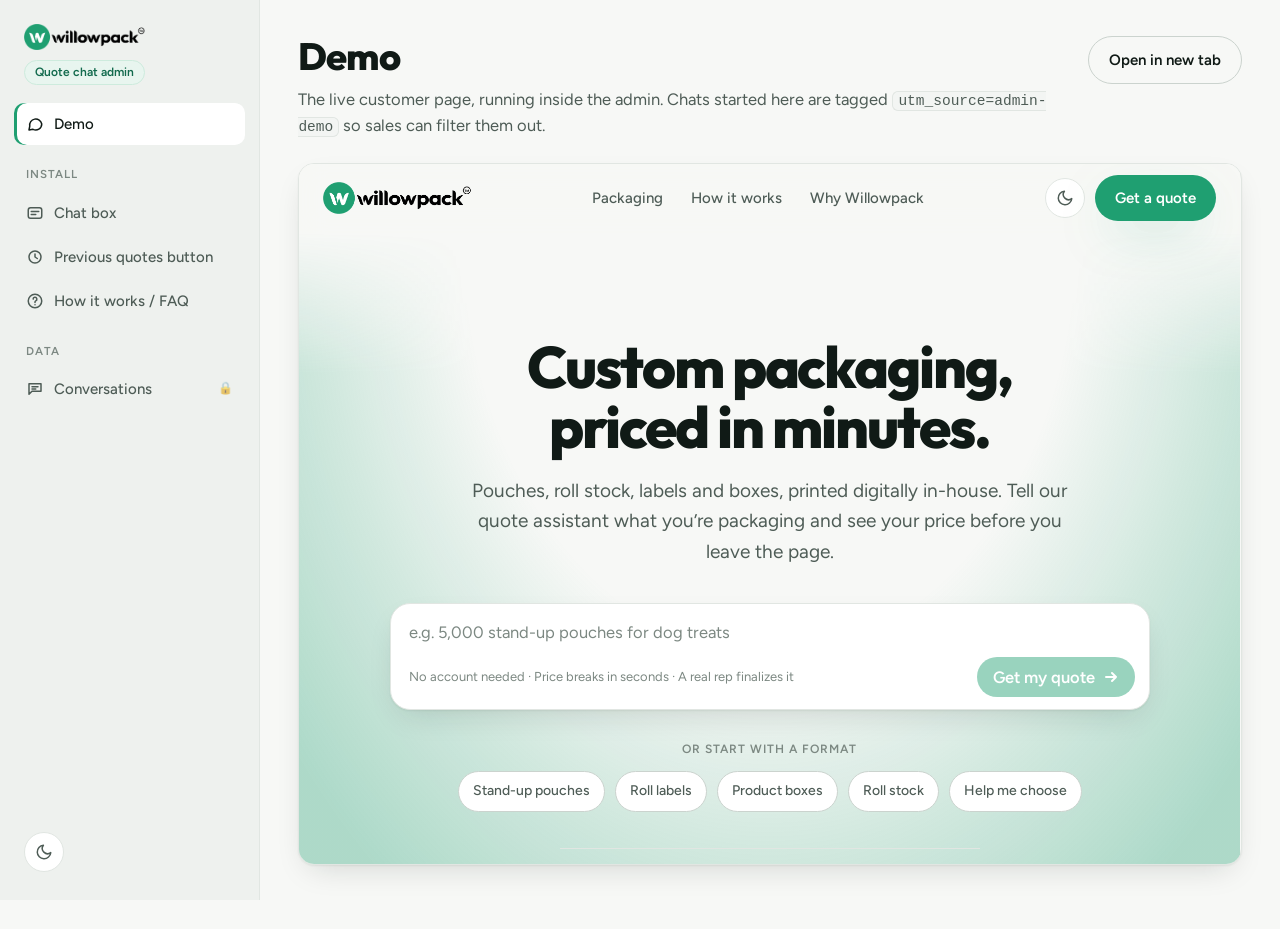
==== admin.html @ 57305f18 "Resume links can ask to book a call: ?resume=<id>&ask=book The saved chat loads, then the book-a-cal" ====
<!DOCTYPE html>
<html lang="en">
<head>
<meta charset="utf-8">
<meta name="viewport" content="width=device-width, initial-scale=1, viewport-fit=cover">
<meta name="robots" content="noindex">
<title>Quote Chat Admin | Willowpack</title>
<link rel="icon" href="/assets/mark.png">
<script>
/* Theme before paint: same key as the home page */
(function(){var t;try{t=localStorage.getItem('wp_theme')}catch(e){}
if(t!=='light'&&t!=='dark'){t=window.matchMedia&&matchMedia('(prefers-color-scheme: dark)').matches?'dark':'light'}
document.documentElement.setAttribute('data-theme',t)})();
</script>
<link rel="preconnect" href="https://fonts.googleapis.com">
<link rel="preconnect" href="https://fonts.gstatic.com" crossorigin>
<link href="https://fonts.googleapis.com/css2?family=Outfit:wght@500;600;700;800&family=Figtree:wght@400;500;600&display=swap" rel="stylesheet">
<link rel="stylesheet" href="/assets/wp-chat.css">
<link rel="stylesheet" href="/assets/admin.css">
</head>
<body>
<div class="shell">
  <header class="topbar">
    <button class="icon-btn" id="menuBtn" type="button" aria-label="Open menu" aria-controls="side" aria-expanded="false">
      <svg viewBox="0 0 24 24" fill="none" stroke="currentColor" stroke-width="2" stroke-linecap="round"><path d="M4 7h16M4 12h16M4 17h16"/></svg>
    </button>
    <img class="logo logo-light" src="/assets/logo.png" width="111" height="24" alt="Willowpack">
    <img class="logo logo-dark" src="/assets/logo-white.png" width="111" height="24" alt="Willowpack">
    <span class="spacer"></span>
    <span class="crumb" id="crumb">Demo</span>
  </header>

  <aside class="side" id="side" aria-label="Admin navigation">
    <div class="side-head">
      <img class="logo logo-light" src="/assets/logo.png" width="120" height="26" alt="Willowpack">
      <img class="logo logo-dark" src="/assets/logo-white.png" width="120" height="26" alt="Willowpack">
      <span class="badge">Quote chat admin</span>
    </div>
    <nav class="side-nav">
      <a href="#demo" data-tab="demo"><svg viewBox="0 0 24 24" fill="none" stroke="currentColor" stroke-width="2" stroke-linecap="round" stroke-linejoin="round"><path d="M21 12a8 8 0 0 1-11.6 7.1L4 20l1-5A8 8 0 1 1 21 12z"/></svg>Demo</a>
      <p class="side-group">Install</p>
      <a href="#chat-box" data-tab="chat-box"><svg viewBox="0 0 24 24" fill="none" stroke="currentColor" stroke-width="2" stroke-linecap="round" stroke-linejoin="round"><rect x="3" y="5" width="18" height="14" rx="3"/><path d="M7 10h10M7 14h6"/></svg>Chat box</a>
      <a href="#quotes-button" data-tab="quotes-button"><svg viewBox="0 0 24 24" fill="none" stroke="currentColor" stroke-width="2" stroke-linecap="round" stroke-linejoin="round"><circle cx="12" cy="12" r="8"/><path d="M12 8v4l3 2"/></svg>Previous quotes button</a>
      <a href="#faq" data-tab="faq"><svg viewBox="0 0 24 24" fill="none" stroke="currentColor" stroke-width="2" stroke-linecap="round" stroke-linejoin="round"><circle cx="12" cy="12" r="9"/><path d="M9.5 9.5a2.5 2.5 0 1 1 3.5 2.3c-.6.3-1 .9-1 1.6v.6M12 17h.01"/></svg>How it works / FAQ</a>
      <p class="side-group">Data</p>
      <a href="#conversations" data-tab="conversations"><svg viewBox="0 0 24 24" fill="none" stroke="currentColor" stroke-width="2" stroke-linecap="round" stroke-linejoin="round"><path d="M4 5h16v10H8l-4 4z"/><path d="M8 9h8M8 12h5"/></svg>Conversations<span class="lock" title="Google sign-in required">🔒</span></a>
    </nav>
    <div class="side-foot">
      <button class="icon-btn" id="themeBtn" type="button" aria-label="Switch colour theme">
        <svg class="moon" viewBox="0 0 24 24" fill="none" stroke="currentColor" stroke-width="2" stroke-linecap="round" stroke-linejoin="round"><path d="M21 12.8A9 9 0 1 1 11.2 3a7 7 0 0 0 9.8 9.8z"/></svg>
        <svg class="sun" viewBox="0 0 24 24" fill="none" stroke="currentColor" stroke-width="2" stroke-linecap="round"><circle cx="12" cy="12" r="4"/><path d="M12 2v2M12 20v2M4.9 4.9l1.4 1.4M17.7 17.7l1.4 1.4M2 12h2M20 12h2M4.9 19.1l1.4-1.4M17.7 6.3l1.4-1.4"/></svg>
      </button>
      <span class="who-am-i" id="whoami"></span>
    </div>
  </aside>
  <div class="scrim" id="scrim"></div>

  <main class="main">
    <!-- ================= Demo ================= -->
    <section class="tab" id="tab-demo" data-title="Demo">
      <div class="demo-head">
        <div><h1>Demo</h1><p class="sub">The live customer page, running inside the admin. Chats started here are tagged <code>utm_source=admin-demo</code> so sales can filter them out.</p></div>
        <a class="btn btn-ghost" href="/" target="_blank" rel="noopener">Open in new tab</a>
      </div>
      <div class="demo-frame"><iframe id="demoFrame" title="Willowpack quote chat demo" data-src="/?utm_source=admin-demo&amp;utm_medium=admin&amp;utm_campaign=admin-demo"></iframe></div>
    </section>

    <!-- ================= Chat box builder ================= -->
    <section class="tab" id="tab-chat-box" data-title="Install · Chat box" hidden>
      <h1>Chat box</h1>
      <p class="sub">An inline quote box for any landing page. Visitors type or tap a format and the full chat opens on top of your page. Your headline stays yours: the box has no greeting.</p>
      <div class="builder">
        <form class="panel controls" id="cbForm" autocomplete="off">
          <h2>Settings</h2>
          <div class="field"><span class="lbl">Theme</span>
            <div class="seg" role="radiogroup" aria-label="Theme">
              <label><input type="radio" name="theme" value="light">Light</label><label><input type="radio" name="theme" value="dark" checked>Dark</label><label><input type="radio" name="theme" value="auto">Auto</label>
            </div>
            <small>Auto follows the visitor’s device setting.</small>
          </div>
          <div class="field"><label class="lbl" for="cbAccentHex">Accent colour</label>
            <div class="color"><input type="color" id="cbAccent" value="#1f9f71" aria-label="Pick accent colour"><input type="text" id="cbAccentHex" value="#1F9F71" maxlength="7" spellcheck="false"><button class="link" type="button" data-reset-accent>Reset</button></div>
          </div>
          <div class="field"><label class="lbl" for="cbCampaign">Campaign tag</label>
            <input type="text" id="cbCampaign" placeholder="spring-pouch-promo" maxlength="80" spellcheck="false">
            <small id="cbCampaignHelp">Goes to Salesforce as <b>UTM Campaign</b>. Lowercase letters, numbers and hyphens. A <code>utm_campaign</code> in the page URL wins over this.</small>
          </div>
          <details class="field more" id="cbFormatsBox" open>
            <summary>Format buttons <span class="count" id="cbFormatsCount"></span></summary>
            <small>Toggle on/off, rename, and drag to reorder (or use the arrows).</small>
            <ul class="fmt-list" id="cbFormats"></ul>
            <button class="btn btn-ghost add-btn" type="button" id="cbAddCustom">+ Add your own button</button>
            <small>Your own buttons send the message you write, as if the visitor had typed it.</small>
          </details>
          <details class="field more">
            <summary>Text &amp; style</summary>
            <label class="lbl" for="cbPlaceholder">Input placeholder</label><input type="text" id="cbPlaceholder" placeholder="e.g. 10,000 roll labels for our new SKU">
            <label class="lbl" for="cbButton">Button text</label><input type="text" id="cbButton" placeholder="Get my quote">
            <label class="lbl" for="cbHint">Reassurance line</label><input type="text" id="cbHint" placeholder="No account needed · Price breaks in seconds · A real rep finalizes it">
            <label class="check"><input type="checkbox" id="cbHintOff">Hide the reassurance line</label>
            <label class="lbl" for="cbFormatsLabel">Label above format buttons</label><input type="text" id="cbFormatsLabel" placeholder="Or start with a format">
            <label class="check"><input type="checkbox" id="cbFormatsLabelOff">Hide this label</label>
            <label class="lbl" for="cbRadius">Corner radius <output id="cbRadiusOut">20px</output></label><input type="range" id="cbRadius" min="0" max="32" value="20">
            <label class="lbl" for="cbWidth">Max width <output id="cbWidthOut">760px</output></label><input type="range" id="cbWidth" min="320" max="1100" step="10" value="760">
            <label class="check"><input type="checkbox" id="cbFontInherit">Use the landing page’s font instead of Figtree</label>
          </details>
        </form>

        <div class="right">
          <div class="panel">
            <div class="panel-head"><h2>Live preview</h2><span class="pill-note">Exactly what visitors see · click it to open the real overlay</span></div>
            <div class="mock" id="cbMock" data-t="dark">
              <div class="mock-bar"><i></i><i></i><i></i><span>your-landing-page.com</span></div>
              <div class="mock-page">
                <div id="cbPreview"></div>
              </div>
            </div>
          </div>
          <div class="panel">
            <div class="panel-head"><h2>Your code</h2>
              <div class="seg small" role="tablist"><button type="button" class="on" data-snip="full">Box + script</button><button type="button" data-snip="div">Box only</button><button type="button" data-snip="script">Script only</button></div>
            </div>
            <pre class="code" id="cbCode"></pre>
            <div class="code-actions"><button class="btn btn-primary" type="button" data-copy="cbCode">Copy code</button><span class="copied" aria-live="polite"></span></div>
            <p class="small-note">Add the script once per page, even with several boxes and buttons. It loads in the background and won’t slow the page.</p>
          </div>
          <div class="panel steps-panel" data-steps="chat"></div>
        </div>
      </div>
    </section>

    <!-- ================= Quotes button builder ================= -->
    <section class="tab" id="tab-quotes-button" data-title="Install · Previous quotes button" hidden>
      <h1>Previous quotes button</h1>
      <p class="sub">A button that opens the visitor’s saved quote chats from this browser. Picking one reopens that chat right where they left off.</p>
      <div class="builder">
        <form class="panel controls" id="qbForm" autocomplete="off">
          <h2>Settings</h2>
          <div class="field"><label class="lbl" for="qbLabel">Label</label><input type="text" id="qbLabel" value="Previous quotes" maxlength="40"></div>
          <div class="field"><span class="lbl">Style</span>
            <div class="seg" role="radiogroup" aria-label="Style"><label><input type="radio" name="variant" value="outline" checked>Outline</label><label><input type="radio" name="variant" value="filled">Filled</label></div>
          </div>
          <div class="field"><span class="lbl">Theme</span>
            <div class="seg" role="radiogroup" aria-label="Theme"><label><input type="radio" name="qtheme" value="light">Light</label><label><input type="radio" name="qtheme" value="dark" checked>Dark</label><label><input type="radio" name="qtheme" value="auto">Auto</label></div>
          </div>
          <div class="field"><label class="lbl" for="qbAccentHex">Accent colour</label>
            <div class="color"><input type="color" id="qbAccent" value="#1f9f71" aria-label="Pick accent colour"><input type="text" id="qbAccentHex" value="#1F9F71" maxlength="7" spellcheck="false"><button class="link" type="button" data-reset-accent>Reset</button></div>
          </div>
        </form>
        <div class="right">
          <div class="panel">
            <div class="panel-head"><h2>Live preview</h2><span class="pill-note">Click to open the real quotes overlay</span></div>
            <div class="mock" id="qbMock" data-t="dark">
              <div class="mock-bar"><i></i><i></i><i></i><span>your-landing-page.com</span></div>
              <div class="mock-page mock-nav"><span class="mock-brand">Your brand</span><span class="spacer"></span><div id="qbPreview"></div></div>
            </div>
          </div>
          <div class="panel">
            <div class="panel-head"><h2>Your code</h2>
              <div class="seg small" role="tablist"><button type="button" class="on" data-snip="full">Button + script</button><button type="button" data-snip="div">Button only</button><button type="button" data-snip="script">Script only</button></div>
            </div>
            <pre class="code" id="qbCode"></pre>
            <div class="code-actions"><button class="btn btn-primary" type="button" data-copy="qbCode">Copy code</button><span class="copied" aria-live="polite"></span></div>
            <p class="small-note">Already added the chat box script on this page? Paste the button only.</p>
          </div>
          <div class="panel steps-panel" data-steps="quotes"></div>
        </div>
      </div>
    </section>

    <!-- ================= FAQ ================= -->
    <section class="tab narrow" id="tab-faq" data-title="Install · How it works" hidden>
      <h1>How it works</h1>
      <p class="sub">What visitors see, what gets tracked, and what to check when something looks off.</p>
      <div class="flow">
        <div><b>1</b><h3>Inline box</h3><p>Sits in your page. Visitor types what they’re packaging or taps a format.</p></div>
        <div><b>2</b><h3>Full-screen chat</h3><p>Opens on top of the same page (no new tab). The first message is already sent.</p></div>
        <div><b>3</b><h3>Close &amp; come back</h3><p>Closing keeps the chat. A “Continue my quote” button brings it back.</p></div>
        <div><b>4</b><h3>Email links</h3><p>Quote emails link to your landing page with <code>?resume=</code>, which reopens that chat automatically.</p></div>
      </div>
      <div class="faq">
        <details open><summary>What do Active, Abandoned and Bounced mean?</summary>
          <ul>
            <li><b>Active</b>: the visitor replied in the last 2 hours.</li>
            <li><b>Accepted</b> / <b>Call booked</b>: they accepted a quote or booked a call. The Account, Contact and Opportunity are created in Salesforce.</li>
            <li><b>Abandoned</b>: no reply for 2+ hours, but we have their name, company and email. A Salesforce <b>Lead</b> is created so a rep can follow up.</li>
            <li><b>Bounced</b>: no reply for 2+ hours and no contact details. Nothing is sent to Salesforce.</li>
          </ul>
          <p>Conversations shows the Salesforce Account (with its AI tier), the Lead, and the AI chat Quotes as links once they exist. They are refreshed every 15 minutes.</p></details>
        <details><summary>What gets sent to Salesforce?</summary>
          <p>Every chat records the <b>landing page URL</b> the visitor was on (not our chat URL) plus <b>UTM Source, Medium and Campaign</b>. UTMs come from the landing page’s own URL (e.g. from your ads). If the URL has no <code>utm_campaign</code>, the box’s <b>Campaign tag</b> is used. These are saved on the first message of a chat and pushed to Salesforce with the lead.</p></details>
        <details><summary>Why can’t a customer see quotes they started on willowpack.com?</summary>
          <p>Quote history is saved in the visitor’s browser, and browsers keep it separate <b>per browser and per website</b>. A chat started on willowpack.com won’t show on an Unbounce page (and vice versa), and it won’t follow the customer to their phone. Their quote email link always works: it reopens the chat on the page where it started.</p></details>
        <details><summary>Can I put several boxes or buttons on one page?</summary>
          <p>Yes. Paste the <code>&lt;div&gt;</code> wherever you want each one and the script once. They all share one chat, so a visitor never ends up with two conversations.</p></details>
        <details><summary>Will Unbounce styles break it, or will it break my page?</summary>
          <p>No. The box is drawn in an isolated layer (Shadow DOM), so page CSS can’t reach it and its styles can’t leak out. It adds nothing to the page except <code>window.WillowpackChat</code>.</p></details>
        <details><summary>Can I open the chat from my own button?</summary>
          <p>Yes, with a tiny bit of JavaScript after the script loads:</p>
          <pre class="code">&lt;a href="#" onclick="WillowpackChat.open({ format: 'pouches' }); return false;"&gt;Quote pouches&lt;/a&gt;
&lt;a href="#" onclick="WillowpackChat.open({ q: '5,000 coffee bags' }); return false;"&gt;Price coffee bags&lt;/a&gt;
&lt;a href="#" onclick="WillowpackChat.openQuotes(); return false;"&gt;My quotes&lt;/a&gt;</pre>
          <p>Formats: <code>pouches</code>, <code>labels</code>, <code>boxes</code>, <code>rollstock</code>, <code>help</code>. Analytics can listen for <code>willowpack:session</code> and <code>willowpack:quote</code> events on <code>window</code>.</p></details>
        <details><summary>Troubleshooting</summary>
          <ul>
            <li><b>Nothing shows where the box should be:</b> check the script is added (Page Properties → Javascripts) and that you published after adding it. Unbounce’s editor doesn’t run scripts; use Preview.</li>
            <li><b>The box shows but is cut off:</b> make the Custom HTML element taller in Unbounce. The box needs about 220px of height (more on mobile when the format buttons wrap).</li>
            <li><b>Campaign isn’t in Salesforce:</b> the campaign is saved on the first message of a chat. Test in a private window so you start a fresh chat.</li>
            <li><b>Resume link opens the page but not the chat:</b> the script must be on the page the link points to.</li>
            <li><b>Still stuck?</b> Open the page with <code>?wp_debug=1</code> and check the browser console for <code>[willowpack]</code> lines.</li>
          </ul></details>
      </div>
    </section>

    <!-- ================= Conversations ================= -->
    <section class="tab wide" id="tab-conversations" data-title="Conversations" hidden>
      <div class="demo-head">
        <div><h1>Conversations</h1><p class="sub">Every AI quote chat from every source: the website, embedded landing pages, phone calls and admin demos. Stored in Supabase (<code>ai_inbound_sales_chat.chats</code>).</p></div>
        <div class="row-actions" id="cvActions" hidden><button class="btn btn-ghost" type="button" id="cvExport">Export CSV</button><button class="btn btn-ghost" type="button" id="cvSignOut">Sign out</button></div>
      </div>
      <div class="panel signin" id="cvSignin" hidden>
        <h2>Sign in to view conversations</h2>
        <p>These contain customer names, emails and transcripts, so they’re limited to Willowpack and SinaLite Google accounts, the same login as the Pricing Engine and HeartbeatOS.</p>
        <div id="gsiBtn"></div>
        <p class="err" id="cvSigninErr" role="alert"></p>
      </div>
      <div id="cvApp" hidden>
        <div class="tiles" id="cvTiles"></div>
        <form class="filters" id="cvFilters" autocomplete="off">
          <input class="search" type="search" name="q" placeholder="Search name, company, email, quote, first message…" aria-label="Search">
          <select name="outcome" aria-label="Outcome"><option value="">All outcomes</option><option value="active">Active</option><option value="accepted">Accepted</option><option value="call_booked">Call booked</option><option value="abandoned">Abandoned</option><option value="bounced">Bounced</option></select>
          <select name="channel" aria-label="Channel"><option value="">All channels</option><option value="web">Website</option><option value="embed">Embedded page</option><option value="voice">Phone</option><option value="admin-demo">Admin demo</option></select>
          <select name="tier" aria-label="Tier"><option value="">All tiers</option></select>
          <select name="campaign" aria-label="Campaign"><option value="">All campaigns</option></select>
          <select name="host" aria-label="Source site"><option value="">All sites</option></select>
          <select name="stage" aria-label="Stage"><option value="">All stages</option></select>
          <div class="dates"><label class="date">From <input type="date" name="from"></label><label class="date">To <input type="date" name="to"></label><button class="link" type="reset">Clear</button></div>
        </form>
        <div class="split">
          <div class="panel table-wrap"><table class="cv" id="cvTable"><thead><tr><th>Last activity</th><th>Customer</th><th>Outcome</th><th>Tier</th><th>Source</th><th>Campaign</th><th class="num">Quote</th></tr></thead><tbody></tbody></table>
            <div class="more-row"><span id="cvCount"></span><button class="btn btn-ghost" type="button" id="cvMore" hidden>Load more</button></div>
          </div>
          <div class="detail-scrim" id="cvScrim" hidden></div><aside class="panel detail" id="cvDetail" hidden aria-live="polite" role="dialog" aria-label="Conversation details"></aside>
        </div>
      </div>
    </section>
  </main>
</div>
<script src="/assets/admin.js"></script>
<script src="/embed.js?v=1.0.2" async></script>
</body>
</html>
---- assets/wp-chat.css ----
/* Willowpack chat surface styles. Copied from index.html (tokens, buttons, composer, chips, chat, call modal).
   Keep in sync by hand until / is moved onto this file. Accent: set --accent on :root (see wp-chat.js). */
/* ---------- Tokens ---------- */
:root{
  --green:#1F9F71; --green-600:#188460; --green-700:#126A4D; --green-50:#E8F5EF; --green-100:#CDEBDD;
  --kraft:#C9A46E; --kraft-2:#B48A52; --film:#DCE9EF;
  --bg:#F7F8F6; --bg-2:#EEF1EE; --surface:#FFFFFF; --surface-2:#F3F5F3;
  --text:#101A16; --muted:#4E5C56; --faint:#7C8882; --line:#E1E6E2; --line-2:#CBD3CE;
  --ink-on-green:#FFFFFF; --shadow:0 1px 2px rgba(16,26,22,.06),0 12px 32px -12px rgba(16,26,22,.18);
  --glow:0 18px 50px -18px rgba(31,159,113,.55);
  --radius:16px; --radius-sm:10px; --hero-glow:34%;
  color-scheme:light;
  box-sizing:border-box;
  padding-top:env(safe-area-inset-top,0px); padding-bottom:env(safe-area-inset-bottom,0px);
}
@media (prefers-color-scheme: dark){
  :root:not([data-theme="light"]){
    --bg:#0B1311; --bg-2:#0F1916; --surface:#121D1A; --surface-2:#17231F;
    --text:#E9F0EC; --muted:#A2B2AA; --faint:#73847C; --line:#1F2D28; --line-2:#2B3B35;
    --green-50:#0F2A20; --green-100:#164034; --film:#20323A;
    --shadow:0 1px 2px rgba(0,0,0,.4),0 16px 40px -16px rgba(0,0,0,.6);
    --hero-glow:24%;
    color-scheme:dark;
  }
}
:root[data-theme="dark"]{
  --bg:#0B1311; --bg-2:#0F1916; --surface:#121D1A; --surface-2:#17231F;
  --text:#E9F0EC; --muted:#A2B2AA; --faint:#73847C; --line:#1F2D28; --line-2:#2B3B35;
  --green-50:#0F2A20; --green-100:#164034; --film:#20323A;
  --shadow:0 1px 2px rgba(0,0,0,.4),0 16px 40px -16px rgba(0,0,0,.6);
  --hero-glow:24%;
  color-scheme:dark;
}
*,*::before,*::after{box-sizing:inherit}
body{margin:0;background:var(--bg);color:var(--text);font:400 16.5px/1.6 Figtree,system-ui,"Segoe UI",sans-serif;-webkit-font-smoothing:antialiased;transition:background-color .25s,color .25s}
img{max-width:100%;display:block}
button,textarea,input{font:inherit;color:inherit}
a{color:inherit}
:focus-visible{outline:2px solid var(--green);outline-offset:3px;border-radius:6px}
.sr{position:absolute;width:1px;height:1px;overflow:hidden;clip:rect(0 0 0 0);white-space:nowrap}
.wrap{max-width:1200px;margin:0 auto;padding:0 24px}

/* Logo swap */
.logo{height:32px;width:auto;display:block}
.logo-dark{display:none}
:root[data-theme="dark"] .logo-light{display:none}
:root[data-theme="dark"] .logo-dark{display:block}


.icon-btn{width:40px;height:40px;border-radius:50%;border:1px solid var(--line);background:var(--surface);display:grid;place-items:center;cursor:pointer;color:var(--muted);transition:color .15s,border-color .15s}
.icon-btn:hover{color:var(--text);border-color:var(--line-2)}
.icon-btn svg{width:18px;height:18px}
.sun{display:none}
:root[data-theme="dark"] .sun{display:block}
:root[data-theme="dark"] .moon{display:none}

.btn{display:inline-flex;align-items:center;gap:8px;border:none;border-radius:999px;padding:11px 20px;font-weight:600;font-size:15px;cursor:pointer;text-decoration:none;transition:background-color .15s,transform .15s,box-shadow .2s}
.btn-primary{background:var(--green);color:var(--ink-on-green);box-shadow:var(--glow)}
.btn-primary:hover{background:var(--green-600);transform:translateY(-1px)}
.btn-primary:active{transform:translateY(0)}
.btn-ghost{background:transparent;color:var(--text);border:1px solid var(--line-2)}
.btn-ghost:hover{background:var(--surface)}
.btn svg{width:16px;height:16px}

/* Composer (hero + chat share styles) */
.composer{background:var(--surface);border:1px solid var(--line);border-radius:20px;padding:14px 14px 12px 18px;box-shadow:var(--shadow);transition:border-color .15s,box-shadow .2s}
@keyframes nudge{0%{box-shadow:var(--shadow),0 0 0 0 color-mix(in srgb,var(--green) 45%,transparent)}100%{box-shadow:var(--shadow),0 0 0 14px color-mix(in srgb,var(--green) 0%,transparent)}}
.composer.nudge{animation:nudge .9s ease-out 2}
.composer:focus-within{border-color:var(--green);box-shadow:var(--shadow),0 0 0 4px color-mix(in srgb,var(--green) 18%,transparent)}
.composer textarea{display:block;width:100%;border:none;background:transparent;resize:none;outline:none;min-height:26px;max-height:180px;line-height:1.5;padding:2px 0 12px;font-size:16.5px}
.composer textarea:focus-visible{outline:none}
.composer textarea::placeholder{color:var(--faint)}
.composer-row{display:flex;align-items:center;gap:10px}
.composer-row .hint{font-size:13px;color:var(--faint)}
.send{margin-left:auto;height:40px;border-radius:999px;border:none;background:var(--green);color:#fff;display:inline-flex;align-items:center;gap:8px;padding:0 16px;font-weight:600;cursor:pointer;transition:background-color .15s,opacity .15s}
.send:hover{background:var(--green-600)}
.send:disabled{opacity:.45;cursor:default}
.send svg{width:16px;height:16px}
.send.round{width:40px;padding:0;justify-content:center}

.quick{display:flex;flex-wrap:wrap;gap:10px;justify-content:center}
.hero .quick-label{margin:30px 0 12px;font-size:12px;font-weight:600;letter-spacing:.08em;text-transform:uppercase;color:var(--faint)}
.hero .callme-wrap{margin-top:36px;padding-top:24px;border-top:1px solid var(--line);max-width:420px;margin-left:auto;margin-right:auto}
.chip{border:1px solid var(--line-2);background:var(--surface);border-radius:999px;padding:8px 14px;font-size:14px;font-weight:500;color:var(--muted);cursor:pointer;transition:color .15s,border-color .15s,background-color .15s,transform .15s}
.chip:hover{color:var(--text);border-color:var(--green);transform:translateY(-1px)}
/* ---------- Chat ---------- */
.chat{position:fixed;inset:0;z-index:50;display:flex;flex-direction:column;background:var(--bg);opacity:0;visibility:hidden;transform:translateY(24px);transition:opacity .3s ease,transform .45s cubic-bezier(.2,.8,.2,1),visibility 0s linear .45s;padding-top:env(safe-area-inset-top,0px);padding-bottom:env(safe-area-inset-bottom,0px)}
.chat.open{opacity:1;visibility:visible;transform:none;transition:opacity .3s ease,transform .45s cubic-bezier(.2,.8,.2,1)}
.chat-bar{display:flex;align-items:center;gap:14px;padding:12px 20px;border-bottom:1px solid var(--line);background:var(--bg)}
.chat-bar .logo{height:24px}
.who{display:flex;align-items:center;gap:8px;font-size:14px;color:var(--muted);padding-left:14px;border-left:1px solid var(--line)}
.dot{width:8px;height:8px;border-radius:50%;background:var(--green);box-shadow:0 0 0 0 rgba(31,159,113,.6);animation:pulse 2.4s infinite}
@keyframes pulse{0%{box-shadow:0 0 0 0 rgba(31,159,113,.5)}70%{box-shadow:0 0 0 8px rgba(31,159,113,0)}100%{box-shadow:0 0 0 0 rgba(31,159,113,0)}}
.chat-bar .spacer{flex:1}
.chat-bar .btn{padding:8px 14px;font-size:14px}

.progress{display:flex;gap:6px;justify-content:safe center;padding:10px 20px;border-bottom:1px solid var(--line);background:var(--bg-2);font-size:13px;color:var(--faint);overflow-x:auto}
.progress span{display:inline-flex;align-items:center;gap:6px;white-space:nowrap;padding:4px 10px;border-radius:999px;transition:color .3s,background-color .3s}
.progress span::before{content:"";width:7px;height:7px;border-radius:50%;background:var(--line-2);transition:background-color .3s}
.progress span.done{color:var(--muted)}
.progress span.done::before{background:var(--green)}
.progress span.now{color:var(--text);background:var(--surface)}
.progress span.now::before{background:var(--green);box-shadow:0 0 0 3px color-mix(in srgb,var(--green) 25%,transparent)}

.thread{flex:1;overflow-y:auto;padding:24px 20px 8px}
.thread-inner{max-width:760px;margin:0 auto}
.msg{display:flex;gap:12px;margin:0 0 22px;animation:rise .35s cubic-bezier(.2,.8,.2,1)}
@keyframes rise{from{opacity:0;transform:translateY(8px)}to{opacity:1;transform:none}}
.msg.user{justify-content:flex-end}
.avatar{width:32px;height:32px;border-radius:50%;flex:none;margin-top:2px}
.bubble{max-width:min(620px,86%);word-wrap:break-word}
.msg.user .bubble{background:var(--green);color:#fff;padding:10px 16px;border-radius:20px 20px 6px 20px}
.msg.bot .bubble{padding-top:4px}
.bubble p{margin:0 0 10px}.bubble p:last-child{margin-bottom:0}
.bubble ul,.bubble ol{margin:0 0 10px;padding-left:22px}
.bubble li{margin:3px 0}
.bubble strong{font-weight:600}
.bubble a{color:var(--green)}
.replies{display:flex;flex-wrap:wrap;gap:8px;margin-top:12px}
.replies .chip{font-size:13.5px;padding:7px 13px}
.replies.used .chip{opacity:.45;pointer-events:none}
.replies.used .chip.picked{opacity:1}
.chip.picked{background:var(--green);border-color:var(--green);color:#fff}
#bookBtn.booked{background:transparent;color:var(--green-700);border:1px solid var(--green);box-shadow:none;cursor:default;pointer-events:none}
:root[data-theme=dark] #bookBtn.booked,.dark #bookBtn.booked{color:var(--green)}
.chip.rec.picked::after{opacity:.9}
.replies.slots{display:grid;grid-template-columns:repeat(auto-fill,minmax(200px,1fr));gap:10px}
.chip.slot{border-radius:14px;padding:12px 14px;text-align:left;display:flex;flex-direction:column;gap:2px;line-height:1.3}
.chip.slot b{font-weight:600;color:var(--text);font-size:14.5px}
.chip.slot span{font-size:13px;color:var(--muted)}
.chip.slot.picked b,.chip.slot.picked span{color:#fff}
.chip.slot.rec::after{content:"Earliest";font-size:11px;font-weight:600;color:var(--green);margin-top:4px}
.chip.slot.rec.picked::after{color:#fff}
.history{display:none;flex:1;overflow-y:auto;padding:24px 20px}
.callme-link{display:inline-flex;align-items:center;gap:8px;padding:10px 16px;border-radius:999px;border:none;background:none;color:var(--green);font:600 15px/1 Figtree,sans-serif;cursor:pointer}
.callme-link svg{width:16px;height:16px}
.callme-link:hover{background:color-mix(in srgb,var(--green) 10%,transparent)}
#callBtn{display:none}#callBtn.show{display:inline-flex}
.cm-back{position:fixed;inset:0;z-index:80;background:rgba(5,10,8,.55);display:none;align-items:center;justify-content:center;padding:20px}
.cm-back.open{display:flex}
.cm{width:100%;max-width:420px;background:var(--surface);color:var(--text);border:1px solid var(--line);border-radius:22px;padding:24px;box-shadow:var(--shadow);animation:rise .3s cubic-bezier(.2,.8,.2,1)}
.cm h3{margin:0 0 6px;font:700 21px/1.2 Outfit,sans-serif}
.cm p.sub{margin:0 0 18px;color:var(--muted);font-size:14.5px}
.cm label.f{display:block;font-size:13px;font-weight:600;margin:0 0 6px}
.cm input[type=tel]{width:100%;box-sizing:border-box;height:46px;border-radius:12px;border:1px solid var(--line-2);background:var(--bg);color:var(--text);font:500 16px Figtree,sans-serif;padding:0 14px}
.cm input[type=tel]:focus{outline:none;border-color:var(--green);box-shadow:0 0 0 4px color-mix(in srgb,var(--green) 18%,transparent)}
.cm .consent{display:flex;gap:10px;align-items:flex-start;margin:14px 0 18px;font-size:13px;color:var(--muted);line-height:1.45}
.cm .consent input{margin-top:2px;accent-color:var(--green);width:16px;height:16px;flex:none}
.cm .row{display:flex;gap:10px;justify-content:flex-end}
.cm .msg{margin:14px 0 0;font-size:14px;min-height:1em}
.cm .msg.ok{color:var(--green)} .cm .msg.err{color:#d9534f}
.chat.show-history .history{display:block}
.chat.show-history .thread,.chat.show-history .chat-dock,.chat.show-history .progress{display:none}
.history-inner{max-width:760px;margin:0 auto}
.history-head{display:flex;align-items:center;gap:12px;margin-bottom:18px}
.history-head h2{font:700 22px/1.2 Outfit,sans-serif;margin:0;flex:1}
.hcard{width:100%;text-align:left;display:grid;grid-template-columns:1fr auto;gap:4px 16px;align-items:center;background:var(--surface);border:1px solid var(--line);border-radius:16px;padding:14px 16px;margin-bottom:10px;cursor:pointer;color:var(--text);font:inherit;transition:border-color .15s,transform .15s}
.hcard:hover{border-color:var(--green);transform:translateY(-1px)}
.hcard .t{font-weight:600;font-size:15.5px;overflow:hidden;text-overflow:ellipsis;white-space:nowrap}
.hcard .m{font-size:13px;color:var(--muted);grid-column:1}
.hcard .v{grid-row:1/3;grid-column:2;text-align:right;font:700 16px/1.2 Outfit,sans-serif;font-variant-numeric:tabular-nums}
.hcard .v small{display:block;font:500 12px/1.4 Figtree,sans-serif;color:var(--muted)}
.hcard .tag{display:inline-block;font-size:11.5px;font-weight:600;padding:2px 8px;border-radius:999px;background:var(--green-50);color:var(--green-700);margin-left:6px;vertical-align:1px}
.history-empty{color:var(--muted);padding:24px 0}
.typing{display:inline-flex;gap:5px;padding:12px 0}
.typing i{width:7px;height:7px;border-radius:50%;background:var(--faint);animation:blink 1.2s infinite}
.typing i:nth-child(2){animation-delay:.15s}.typing i:nth-child(3){animation-delay:.3s}
@keyframes blink{0%,80%,100%{opacity:.25;transform:translateY(0)}40%{opacity:1;transform:translateY(-2px)}}
.msg.error .bubble{color:var(--muted)}
.retry{background:none;border:none;color:var(--green);font-weight:600;cursor:pointer;padding:0;margin-left:4px}

.bubble table{border-collapse:collapse;margin:8px 0;font-size:14px;font-variant-numeric:tabular-nums;width:100%}
.bubble th,.bubble td{padding:6px 10px;border-bottom:1px solid var(--green-100);text-align:left}
.bubble th{font-weight:600;color:var(--muted)}
.bubble .tbl{overflow-x:auto}
.chip.rec{border-color:var(--green-600,#2f7d4f);font-weight:600}
.chip.rec::after{content:" ★ Recommended";font-size:11px;font-weight:500;opacity:.75}
.quote-pill{display:none;max-width:760px;margin:0 auto 14px;align-items:center;gap:12px;padding:12px 14px 12px 16px;border-radius:14px;background:var(--green-50);border:1px solid var(--green-100);animation:rise .4s cubic-bezier(.2,.8,.2,1)}
.quote-pill.show{display:flex}
.quote-pill .qi{font-size:13px;color:var(--muted)}
.quote-pill .qv{font:700 18px/1.1 Outfit,sans-serif;font-variant-numeric:tabular-nums}
.quote-pill .btn{margin-left:auto;padding:8px 14px;font-size:14px}

.chat-dock{padding:10px 20px 18px;background:var(--bg)}
.chat-dock .composer{max-width:760px;margin:0 auto}
.chat-dock .fine{max-width:760px;margin:8px auto 0;text-align:center;font-size:12.5px;color:var(--faint)}

.resume{position:fixed;right:20px;bottom:calc(20px + env(safe-area-inset-bottom,0px));z-index:30;display:none}
.resume.show{display:inline-flex;animation:rise .35s cubic-bezier(.2,.8,.2,1)}

@media (prefers-reduced-motion:reduce){
  *,*::before,*::after{animation:none!important;transition:none!important;scroll-behavior:auto!important}
}

/* ---------- Accent override (embed ?accent=) ---------- */
:root[data-accent]{
  --green:var(--accent); --green-600:color-mix(in srgb,var(--accent) 84%,#000); --green-700:color-mix(in srgb,var(--accent) 68%,#000);
  --green-50:color-mix(in srgb,var(--accent) 10%,var(--bg)); --green-100:color-mix(in srgb,var(--accent) 22%,var(--bg));
  --glow:0 18px 50px -18px color-mix(in srgb,var(--accent) 55%,transparent);
}
/* ---------- Responsive (chat parts of index.html) ---------- */
@media (max-width:720px){
  .composer-row .hint{display:none}
  .who{display:none}
  .chat-bar .ghost-label{display:none}
}
/* ---------- Embedded surface: always open, no page behind it ---------- */
.embedded .chat{opacity:1;visibility:visible;transform:none;transition:none}
.embedded .chat-bar{gap:10px;padding:10px 14px}
@media (max-width:420px){.embedded .chat-bar .logo{width:92px;height:auto}.embedded .chat-bar .btn{padding:7px 10px}}
---- assets/admin.css ----
/* Admin board: builds on the tokens in wp-chat.css (same Willowpack palette, light/dark). */
[hidden]{display:none!important}
body{min-height:100vh}
code{font:500 .88em/1.4 ui-monospace,SFMono-Regular,Menlo,Consolas,monospace;background:var(--surface-2);border:1px solid var(--line);border-radius:6px;padding:1px 5px}
h1{font:800 clamp(28px,3.2vw,38px)/1.1 Outfit,Figtree,sans-serif;letter-spacing:-.025em;margin:0 0 8px}
h2{font:700 18px/1.25 Outfit,sans-serif;margin:0 0 14px;letter-spacing:-.01em}
h3{font:600 16px/1.3 Outfit,sans-serif;margin:0 0 4px}
.sub{color:var(--muted);margin:0 0 24px;max-width:70ch}
.spacer{flex:1}

/* ---------- shell ---------- */
.shell{display:grid;grid-template-columns:260px minmax(0,1fr);min-height:100vh}
.topbar{display:none}
.side{position:sticky;top:0;height:100vh;display:flex;flex-direction:column;background:var(--bg-2);border-right:1px solid var(--line);padding:18px 14px}
.side-head{display:flex;flex-direction:column;gap:10px;padding:6px 10px 18px}
.side-head .logo{height:26px;width:auto;align-self:flex-start;object-fit:contain}
.badge{align-self:flex-start;font-size:12px;font-weight:600;color:var(--green-700);background:var(--green-50);border:1px solid var(--green-100);border-radius:999px;padding:2px 10px}
:root[data-theme="dark"] .badge{color:#9BE0C2}
.side-nav{display:flex;flex-direction:column;gap:2px}
.side-nav a{display:flex;align-items:center;gap:10px;padding:9px 12px;border-radius:10px;text-decoration:none;color:var(--muted);font-weight:500;font-size:15px;transition:background-color .15s,color .15s}
.side-nav a svg{width:18px;height:18px;flex:none}
.side-nav a:hover{background:var(--surface);color:var(--text)}
.side-nav a[aria-current="page"]{background:var(--surface);color:var(--text);box-shadow:inset 3px 0 0 var(--green)}
.side-nav .lock{margin-left:auto;font-size:12px;opacity:.6}
.side-group{margin:18px 12px 6px;font-size:11.5px;font-weight:600;letter-spacing:.08em;text-transform:uppercase;color:var(--faint)}
.side-foot{margin-top:auto;display:flex;align-items:center;gap:10px;padding:10px}
.who-am-i{font-size:12.5px;color:var(--faint);overflow:hidden;text-overflow:ellipsis;white-space:nowrap}
.scrim{display:none}
.main{padding:36px clamp(16px,3vw,44px) 64px;min-width:0}
.tab{max-width:1240px}
.tab.narrow{max-width:1240px}
.tab.wide{max-width:1500px}

@media (max-width:900px){
  .shell{grid-template-columns:1fr}
  .topbar{display:flex;align-items:center;gap:12px;position:sticky;top:0;z-index:40;padding:10px 16px;padding-top:calc(10px + env(safe-area-inset-top,0px));background:color-mix(in srgb,var(--bg) 88%,transparent);backdrop-filter:blur(10px);-webkit-backdrop-filter:blur(10px);border-bottom:1px solid var(--line)}
  .topbar .logo{height:22px;width:auto;object-fit:contain}
  .crumb{font-size:14px;color:var(--muted)}
  .side{position:fixed;z-index:60;left:0;top:0;bottom:0;width:min(290px,84vw);transform:translateX(-102%);transition:transform .3s cubic-bezier(.2,.8,.2,1);padding-top:calc(18px + env(safe-area-inset-top,0px))}
  .side.open{transform:none;box-shadow:var(--shadow)}
  .scrim{position:fixed;inset:0;z-index:55;background:rgba(5,10,8,.45)}
  .scrim.open{display:block}
  .main{padding:24px 16px 56px}
}

/* ---------- panels ---------- */
.panel{background:var(--surface);border:1px solid var(--line);border-radius:var(--radius);padding:20px;box-shadow:0 1px 2px rgba(16,26,22,.04)}
.panel-head{display:flex;align-items:center;gap:12px;flex-wrap:wrap;margin-bottom:14px}
.panel-head h2{margin:0;flex:1}
.pill-note{font-size:12.5px;color:var(--faint)}
.builder{display:grid;grid-template-columns:minmax(280px,360px) minmax(0,1fr);gap:20px;align-items:start}
.builder .right{display:flex;flex-direction:column;gap:20px;min-width:0}
.controls{position:sticky;top:20px}
@media (max-width:1100px){.builder{grid-template-columns:1fr}.controls{position:static}}

.field{display:flex;flex-direction:column;gap:6px;margin:0 0 20px}
.field small{color:var(--faint);font-size:12.5px;line-height:1.45}
.field small.bad{color:#d9534f}
.lbl{font-size:13px;font-weight:600;color:var(--text);display:flex;align-items:center;gap:8px}
.lbl output{margin-left:auto;font-weight:500;color:var(--muted)}
.controls input[type=text],.controls input:not([type]){height:40px;border-radius:10px;border:1px solid var(--line-2);background:var(--bg);color:var(--text);padding:0 12px;font-size:14.5px;width:100%}
.controls input[type=text]:focus{outline:none;border-color:var(--green);box-shadow:0 0 0 3px color-mix(in srgb,var(--green) 18%,transparent)}
.controls input.bad{border-color:#d9534f}
.controls input[type=range]{display:block;width:100%;margin:4px 0 0;accent-color:var(--green)}
.check{display:flex;align-items:center;gap:8px;font-size:13.5px;color:var(--muted);margin:2px 0 4px;padding:0}
.check input{accent-color:var(--green);width:16px;height:16px;margin:0;flex:none}
.more{border-top:1px solid var(--line);padding-top:14px;gap:8px}
.more summary{cursor:pointer;font-weight:600;font-size:14px;list-style:none;display:flex;align-items:center;gap:8px;margin:0}
.more[open] summary{margin-bottom:6px}
.more .lbl{margin-top:10px}
.more .count{margin-left:auto;font-weight:500;font-size:12.5px;color:var(--faint)}
summary::-webkit-details-marker{display:none}
.more summary::before,.faq summary::before{content:"";flex:none;width:7px;height:7px;border-right:2px solid currentColor;border-bottom:2px solid currentColor;transform:rotate(-45deg);transition:transform .15s;margin:0 4px 0 2px;opacity:.7}
.more[open] summary::before,.faq details[open] summary::before{transform:rotate(45deg)}
.add-btn{align-self:flex-start;padding:8px 14px;font-size:14px;margin-top:4px}

.seg{display:inline-flex;gap:2px;padding:3px;border-radius:12px;background:var(--surface-2);border:1px solid var(--line);align-self:flex-start}
.seg label,.seg button{position:relative;padding:6px 14px;border-radius:9px;font-size:14px;font-weight:500;color:var(--muted);cursor:pointer;border:0;background:none;font-family:inherit}
.seg input{position:absolute;opacity:0;pointer-events:none}
.seg label:has(input:checked),.seg button.on{background:var(--surface);color:var(--text);box-shadow:0 1px 2px rgba(16,26,22,.12)}
.seg label:has(input:focus-visible){outline:2px solid var(--green);outline-offset:1px}
.seg.small button{padding:5px 11px;font-size:13px}

.color{display:flex;gap:8px;align-items:center}
.color input[type=color]{width:44px;height:40px;border-radius:10px;border:1px solid var(--line-2);background:var(--bg);padding:3px;cursor:pointer;flex:none}
.color input[type=text]{width:120px!important;font-family:ui-monospace,Menlo,monospace!important;text-transform:uppercase}
.link{border:0;background:none;color:var(--green);font-weight:600;font-size:13.5px;cursor:pointer;padding:4px}

.fmt-list{list-style:none;margin:4px 0 0;padding:0;display:flex;flex-direction:column;gap:6px}
.fmt-list li{display:flex;flex-direction:column;gap:6px;padding:6px 8px;border:1px solid var(--line);border-radius:10px;background:var(--bg);font-size:14px}
.fmt-list .fmt-row{display:flex;align-items:center;gap:8px}
.fmt-list input.msg{width:100%;height:34px!important;font-size:13.5px!important;padding:0 10px!important}
.fmt-list .mv.del:hover{color:#d9534f;border-color:#d9534f}
.fmt-list li.off{opacity:.55}
.fmt-list li.drag{opacity:.4}
.fmt-list li.over{border-color:var(--green);box-shadow:0 0 0 2px color-mix(in srgb,var(--green) 20%,transparent)}
.fmt-list .grip{cursor:grab;color:var(--faint);padding:0 2px;user-select:none;font-size:15px;line-height:1}
.fmt-list .name{flex:1;min-width:0}
.fmt-list .name input{width:100%;border:0;background:none;color:var(--text);font:inherit;padding:2px 0}
.fmt-list .name input:focus{outline:none;border-bottom:1px solid var(--green)}
.fmt-list .mv{border:1px solid var(--line);background:var(--surface);color:var(--muted);border-radius:7px;width:26px;height:26px;cursor:pointer;display:grid;place-items:center;font-size:12px}
.fmt-list .mv:disabled{opacity:.35;cursor:default}
.switch{position:relative;width:34px;height:20px;flex:none}
.switch input{position:absolute;inset:0;opacity:0;cursor:pointer;margin:0}
.switch span{position:absolute;inset:0;border-radius:999px;background:var(--line-2);transition:background-color .15s;pointer-events:none}
.switch span::after{content:"";position:absolute;top:2px;left:2px;width:16px;height:16px;border-radius:50%;background:#fff;transition:transform .15s}
.switch input:checked+span{background:var(--green)}
.switch input:checked+span::after{transform:translateX(14px)}
.switch input:focus-visible+span{outline:2px solid var(--green);outline-offset:2px}

/* ---------- mock landing page ---------- */
.mock{border:1px solid var(--line);border-radius:14px;overflow:hidden;background:#fff}
.mock[data-t="dark"]{background:#0B1311}
.mock-bar{display:flex;align-items:center;gap:6px;padding:9px 12px;background:#EEF1EE;border-bottom:1px solid #E1E6E2}
.mock[data-t="dark"] .mock-bar{background:#121D1A;border-color:#1F2D28}
.mock-bar i{width:9px;height:9px;border-radius:50%;background:#CBD3CE}
.mock-bar span{margin-left:10px;font-size:12px;color:#7C8882;background:rgba(255,255,255,.6);border-radius:6px;padding:2px 10px}
.mock[data-t="dark"] .mock-bar span{background:rgba(255,255,255,.06)}
.mock-page{padding:44px clamp(16px,4vw,48px) 52px;text-align:center}
.mock-h{font:800 clamp(24px,3vw,36px)/1.1 Outfit,sans-serif;letter-spacing:-.02em;margin:0 0 10px;color:#101A16}
.mock-p{margin:0 auto 28px;color:#4E5C56;max-width:48ch}
.mock[data-t="dark"] .mock-h{color:#E9F0EC}
.mock[data-t="dark"] .mock-p{color:#A2B2AA}
.mock-nav{display:flex;align-items:center;padding:22px 24px;text-align:left}
.mock-brand{font:700 18px Outfit,sans-serif;color:#101A16}
.mock[data-t="dark"] .mock-brand{color:#E9F0EC}
@media (prefers-color-scheme:dark){.mock[data-t="auto"]{background:#0B1311}.mock[data-t="auto"] .mock-h,.mock[data-t="auto"] .mock-brand{color:#E9F0EC}.mock[data-t="auto"] .mock-p{color:#A2B2AA}.mock[data-t="auto"] .mock-bar{background:#121D1A;border-color:#1F2D28}}

/* ---------- code ---------- */
.code{margin:0;padding:16px;border-radius:12px;background:#0B1311;color:#CFE7DB;font:500 13px/1.6 ui-monospace,SFMono-Regular,Menlo,Consolas,monospace;overflow-x:auto;white-space:pre-wrap;word-break:break-all;border:1px solid #1F2D28}
.code .t{color:#7FD1A8}.code .a{color:#E6C07B}.code .v{color:#9BD3F5}
.code-actions{display:flex;align-items:center;gap:12px;margin-top:12px}
.copied{font-size:13.5px;color:var(--green);font-weight:600}
.small-note{margin:12px 0 0;font-size:13px;color:var(--faint)}

/* ---------- install steps ---------- */
.platforms{display:flex;gap:6px;flex-wrap:wrap;margin-bottom:16px}
.ol{margin:0;padding:0;list-style:none;counter-reset:n}
.ol>li{counter-increment:n;position:relative;padding:0 0 14px 40px;color:var(--muted);font-size:15px}
.ol>li::before{content:counter(n);position:absolute;left:0;top:0;width:26px;height:26px;border-radius:50%;background:var(--green-50);color:var(--green);display:grid;place-items:center;font:700 13px/1 Outfit,sans-serif}
.ol>li b{color:var(--text);font-weight:600}
.test-list{margin:6px 0 0;padding-left:20px;color:var(--muted);font-size:14.5px}
.test-list li{margin:4px 0}

/* ---------- demo ---------- */
.demo-head{display:flex;align-items:flex-start;gap:16px;flex-wrap:wrap}
.demo-head>div:first-child{flex:1;min-width:260px}
.demo-frame{border:1px solid var(--line);border-radius:16px;overflow:hidden;box-shadow:var(--shadow);background:var(--bg)}
.demo-frame iframe{display:block;width:100%;height:calc(100vh - 200px);min-height:560px;border:0}
@media (max-width:900px){.demo-frame iframe{height:calc(100dvh - 210px)}}

/* ---------- FAQ ---------- */
.flow{display:grid;grid-template-columns:repeat(4,minmax(0,1fr));gap:12px;margin:0 0 28px}
.flow>div{background:var(--surface);border:1px solid var(--line);border-radius:14px;padding:16px}
.flow b{display:grid;place-items:center;width:28px;height:28px;border-radius:50%;background:var(--green);color:#fff;font:700 14px/1 Outfit,sans-serif;margin-bottom:10px}
.flow p{margin:0;color:var(--muted);font-size:14px}
@media (max-width:820px){.flow{grid-template-columns:repeat(2,minmax(0,1fr))}}
@media (max-width:480px){.flow{grid-template-columns:1fr}}
.faq details{border:1px solid var(--line);border-radius:14px;background:var(--surface);padding:0 18px;margin-bottom:10px}
.faq summary{cursor:pointer;padding:16px 0;font-weight:600;list-style:none;display:flex;align-items:center;gap:10px}
.faq details>*:not(summary){color:var(--muted)}
.faq details[open]{padding-bottom:16px}
.faq li{margin:6px 0}

/* ---------- conversations ---------- */
.row-actions{display:flex;gap:8px;flex-wrap:wrap}
.signin{max-width:560px}
.signin p{color:var(--muted)}
.err{color:#d9534f;font-size:14px;min-height:1em}
.tiles{display:grid;grid-template-columns:repeat(auto-fit,minmax(150px,1fr));gap:12px;margin-bottom:16px}
.tile{background:var(--surface);border:1px solid var(--line);border-radius:14px;padding:14px 16px}
.tile .k{font-size:12.5px;color:var(--faint);font-weight:600;text-transform:uppercase;letter-spacing:.06em}
.tile .n{font:700 26px/1.2 Outfit,sans-serif;font-variant-numeric:tabular-nums}
.tile .n.txt{font-size:17px;line-height:1.3;word-break:break-word;margin:4px 0 2px}
.tile .s{font-size:12.5px;color:var(--muted)}
.filters{display:grid;grid-template-columns:minmax(220px,2fr) repeat(5,minmax(130px,1fr));gap:8px;margin-bottom:14px;align-items:end}
.filters .search{grid-column:1/-1}
.filters .dates{display:flex;gap:8px;align-items:center;grid-column:span 2}
@media (max-width:1200px){.filters{grid-template-columns:repeat(3,minmax(0,1fr))}.filters .dates{grid-column:span 3}}
@media (max-width:640px){.filters{grid-template-columns:1fr 1fr}.filters .dates{grid-column:1/-1}}
.filters input,.filters select{height:38px;border-radius:10px;border:1px solid var(--line-2);background:var(--surface);color:var(--text);padding:0 10px;font-size:14px}
.filters input,.filters select{width:100%;min-width:0}
.filters .date{display:flex;align-items:center;gap:6px;font-size:13px;color:var(--muted);flex:1;min-width:0}
.filters .date input{flex:1}
.split{display:grid;grid-template-columns:minmax(0,1fr);gap:16px;align-items:start}
.split.has-detail{grid-template-columns:minmax(0,1fr)}
.table-wrap{padding:0;overflow-x:auto}
table.cv{width:100%;border-collapse:collapse;font-size:14px}
table.cv th{text-align:left;font-size:12px;font-weight:600;letter-spacing:.04em;text-transform:uppercase;color:var(--faint);padding:12px 14px;border-bottom:1px solid var(--line);white-space:nowrap;position:sticky;top:0;background:var(--surface)}
table.cv td{padding:11px 14px;border-bottom:1px solid var(--line);vertical-align:top}
table.cv tbody tr{cursor:pointer;transition:background-color .12s}
table.cv tbody tr:hover,table.cv tbody tr.sel{background:var(--surface-2)}
table.cv tbody tr:focus-visible{outline:2px solid var(--green);outline-offset:-2px}
table.cv .num{text-align:right;font-variant-numeric:tabular-nums;white-space:nowrap}
table.cv td:first-child{white-space:nowrap;color:var(--muted)}
table.cv .cust b{display:block;font-weight:600}
table.cv .cust span,table.cv .src .h{display:block;margin-top:3px;font-size:12.5px;color:var(--muted);max-width:260px;overflow:hidden;text-overflow:ellipsis;white-space:nowrap}
.ch{display:inline-block;font-size:11.5px;font-weight:600;padding:2px 8px;border-radius:999px;background:var(--surface-2);border:1px solid var(--line);color:var(--muted);white-space:nowrap}
.ch.web{background:var(--green-50);border-color:var(--green-100);color:var(--green-700)}
.ch.embed{background:#EAF1FB;border-color:#CFE0F5;color:#2B5C9E}
.ch.voice{background:#FBF1E6;border-color:#F1DCC4;color:#9A5B1E}
.ch.admin-demo{background:#F1EEF8;border-color:#DED6EE;color:#6A4F9A}
:root[data-theme="dark"] .ch.web{color:#9BE0C2}
:root[data-theme="dark"] .ch.embed{background:#14233A;border-color:#22385A;color:#9EC3F0}
:root[data-theme="dark"] .ch.voice{background:#2E2214;border-color:#4A3620;color:#E9B67F}
:root[data-theme="dark"] .ch.admin-demo{background:#231D33;border-color:#3A2F55;color:#C5B2EE}
.more-row{display:flex;align-items:center;gap:12px;padding:12px 14px;color:var(--faint);font-size:13.5px}
.more-row .btn{margin-left:auto}
.empty{padding:36px 14px;text-align:center;color:var(--muted)}
.detail{position:fixed;z-index:70;top:0;right:0;bottom:0;width:min(520px,100vw);max-height:none;overflow:auto;padding:0;border-radius:0;border-width:0 0 0 1px;box-shadow:var(--shadow);animation:slidein .25s cubic-bezier(.2,.8,.2,1)}
@keyframes slidein{from{transform:translateX(24px);opacity:0}}
.detail-scrim{position:fixed;inset:0;z-index:65;background:rgba(5,10,8,.35)}
.detail .dh{position:sticky;top:0;background:var(--surface);padding:16px 18px 12px;border-bottom:1px solid var(--line);display:flex;gap:10px;align-items:flex-start;z-index:1}
.detail .dh h2{margin:0 0 4px;flex:1}
.detail .dh p{margin:0;font-size:13px;color:var(--muted)}
.detail dl{display:grid;grid-template-columns:auto 1fr;gap:6px 14px;margin:0;padding:14px 18px;font-size:13.5px;border-bottom:1px solid var(--line)}
.detail dt{color:var(--faint)}
.detail dd{margin:0;word-break:break-word}
.detail .summary{padding:12px 18px;font-size:13.5px;color:var(--muted);border-bottom:1px solid var(--line)}
.tx{padding:14px 18px 20px}
.tx .turn{margin-bottom:14px}
.tx .u{margin-left:auto;max-width:88%;background:var(--green);color:#fff;padding:8px 12px;border-radius:14px 14px 4px 14px;font-size:14px;width:fit-content}
.tx .b{max-width:94%;padding:8px 0 0;font-size:14px}
.tx .b p{margin:0 0 8px}
.tx .opts{display:flex;flex-wrap:wrap;gap:6px;margin-top:6px}
.tx .opts span{font-size:12px;border:1px solid var(--line-2);border-radius:999px;padding:2px 9px;color:var(--muted)}
.tx .ts{font-size:11.5px;color:var(--faint);margin-top:4px}
.tx .u+.ts{text-align:right}

/* ---------- conversations: outcome, tier, Salesforce ---------- */
table.cv{table-layout:auto}
table.cv td,table.cv th{white-space:nowrap}
table.cv td.cust,table.cv td.src{white-space:normal;min-width:180px}
.oc{display:inline-flex;align-items:center;gap:6px;font-size:12px;font-weight:600;padding:2px 9px;border-radius:999px;border:1px solid var(--line);background:var(--surface-2);color:var(--muted)}
.oc::before{content:"";width:7px;height:7px;border-radius:50%;background:currentColor;opacity:.8}
.oc.active{color:#2B5C9E;background:#EAF1FB;border-color:#CFE0F5}
.oc.accepted,.oc.call_booked{color:var(--green-700);background:var(--green-50);border-color:var(--green-100)}
.oc.abandoned{color:#9A5B1E;background:#FBF1E6;border-color:#F1DCC4}
.oc.bounced{color:var(--faint)}
:root[data-theme="dark"] .oc.active{background:#14233A;border-color:#22385A;color:#9EC3F0}
:root[data-theme="dark"] .oc.accepted,:root[data-theme="dark"] .oc.call_booked{color:#9BE0C2}
:root[data-theme="dark"] .oc.abandoned{background:#2E2214;border-color:#4A3620;color:#E9B67F}
.tier{display:inline-grid;place-items:center;min-width:24px;height:24px;padding:0 6px;border-radius:7px;font:700 12.5px/1 Outfit,sans-serif;background:var(--surface-2);border:1px solid var(--line);color:var(--muted)}
.tier.S{background:#1F9F71;border-color:#1F9F71;color:#fff}
.tier.A{background:var(--green-50);border-color:var(--green-100);color:var(--green-700)}
.tier.B{background:#EAF1FB;border-color:#CFE0F5;color:#2B5C9E}
:root[data-theme="dark"] .tier.A{color:#9BE0C2}
:root[data-theme="dark"] .tier.B{background:#14233A;border-color:#22385A;color:#9EC3F0}
.sfbox{padding:14px 18px;border-bottom:1px solid var(--line);display:flex;flex-direction:column;gap:8px}
.sfbox h3{margin:0;font-size:13px;text-transform:uppercase;letter-spacing:.06em;color:var(--faint);font-family:Figtree,sans-serif}
.sflink{display:flex;align-items:center;gap:10px;padding:10px 12px;border:1px solid var(--line);border-radius:12px;text-decoration:none;color:var(--text);background:var(--bg);transition:border-color .15s}
.sflink:hover{border-color:var(--green)}
.sflink .k{font-size:11.5px;font-weight:600;text-transform:uppercase;letter-spacing:.05em;color:var(--faint);min-width:68px}
.sflink .v{flex:1;min-width:0;overflow:hidden;text-overflow:ellipsis;white-space:nowrap;font-size:14px}
.sflink .v small{color:var(--muted);margin-left:6px}
.sflink .go{color:var(--green);font-weight:600;font-size:13px}
.sfnone{font-size:13.5px;color:var(--muted);margin:0}

/* <details> content no longer inherits box-sizing in current Chrome (::details-content), so set it explicitly */
.controls *,.controls *::before,.controls *::after,.faq *,.faq *::before,.faq *::after{box-sizing:border-box}
details.more::details-content{display:flex;flex-direction:column;gap:6px}
details.more>:not(summary){display:block}
details.more>.add-btn{display:inline-flex;width:fit-content}
details.more>.check{display:flex}
details.more>.lbl{display:flex}
.tiles{grid-template-columns:repeat(7,minmax(0,1fr))}
@media (max-width:1300px){.tiles{grid-template-columns:repeat(4,minmax(0,1fr))}}
@media (max-width:700px){.tiles{grid-template-columns:repeat(2,minmax(0,1fr))}}
.tile .n.txt{overflow-wrap:anywhere}
@media (max-width:1600px){.tiles{grid-template-columns:repeat(4,minmax(0,1fr))}}
table.cv .src .h{max-width:170px}
table.cv td.cust{max-width:260px}
table.cv .turns{display:block;font-size:12px;color:var(--faint);margin-top:3px}
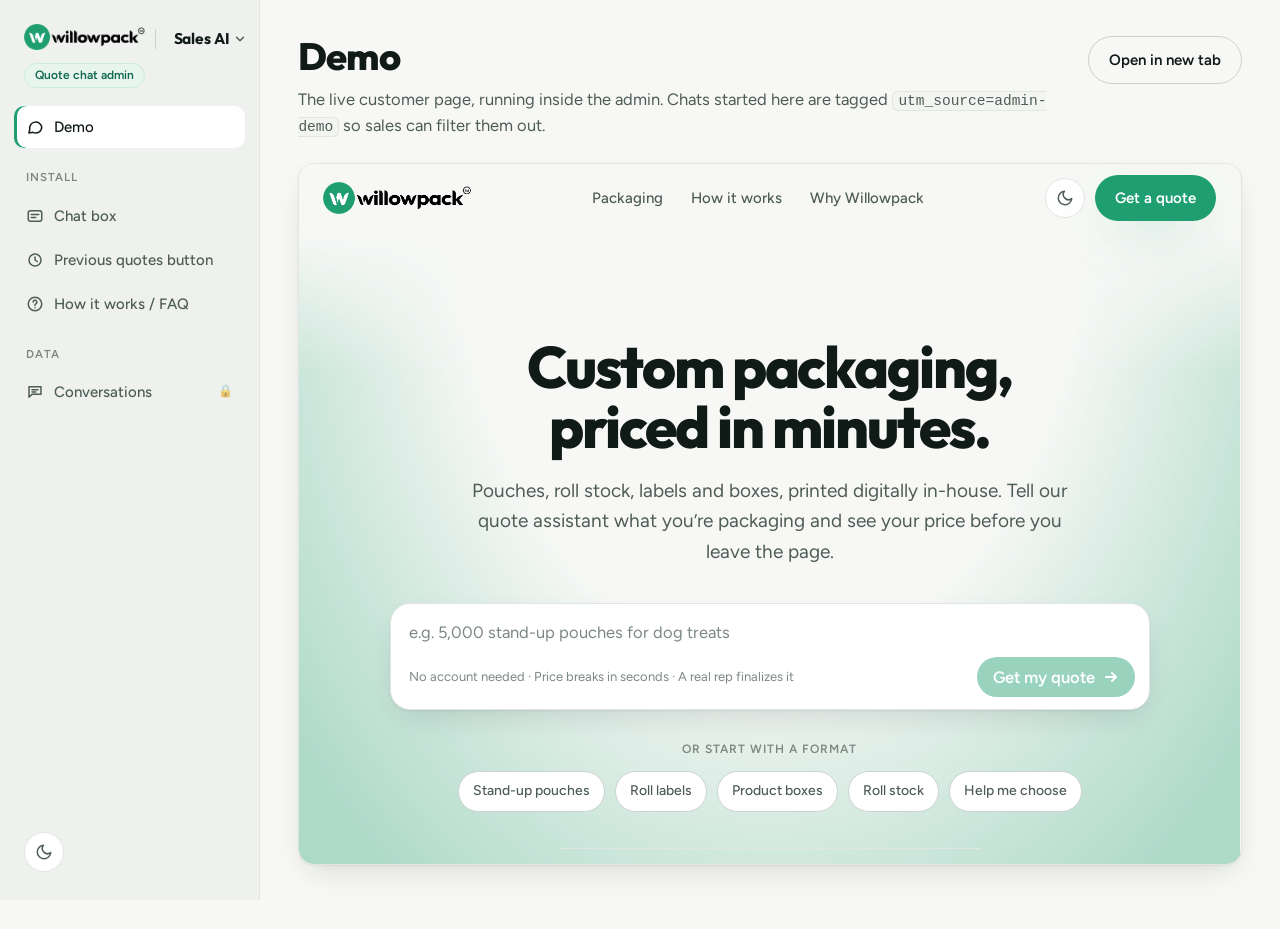
==== commit 21c77f46: "Admin: Sales AI system switcher next to the logo A divider and a "Sales AI" switcher sit beside the " ====
--- a/admin.html
+++ b/admin.html
@@ -26,14 +26,26 @@
     </button>
     <img class="logo logo-light" src="/assets/logo.png" width="111" height="24" alt="Willowpack">
     <img class="logo logo-dark" src="/assets/logo-white.png" width="111" height="24" alt="Willowpack">
+    <span class="sys-sep" aria-hidden="true"></span>
+    <div class="sys">
+      <button class="sys-btn" type="button" aria-haspopup="menu" aria-expanded="false" aria-label="Switch system. Current: Sales AI">Sales AI<svg viewBox="0 0 24 24" width="14" height="14" fill="none" stroke="currentColor" stroke-width="2.4" stroke-linecap="round" stroke-linejoin="round" aria-hidden="true"><path d="m6 9 6 6 6-6"/></svg></button>
+      <div class="sys-menu" role="menu" aria-label="Willowpack AI systems" hidden></div>
+    </div>
     <span class="spacer"></span>
     <span class="crumb" id="crumb">Demo</span>
   </header>
 
   <aside class="side" id="side" aria-label="Admin navigation">
     <div class="side-head">
-      <img class="logo logo-light" src="/assets/logo.png" width="120" height="26" alt="Willowpack">
-      <img class="logo logo-dark" src="/assets/logo-white.png" width="120" height="26" alt="Willowpack">
+      <div class="brand-row">
+        <img class="logo logo-light" src="/assets/logo.png" width="120" height="26" alt="Willowpack">
+        <img class="logo logo-dark" src="/assets/logo-white.png" width="120" height="26" alt="Willowpack">
+        <span class="sys-sep" aria-hidden="true"></span>
+        <div class="sys">
+          <button class="sys-btn" type="button" aria-haspopup="menu" aria-expanded="false" aria-label="Switch system. Current: Sales AI">Sales AI<svg viewBox="0 0 24 24" width="14" height="14" fill="none" stroke="currentColor" stroke-width="2.4" stroke-linecap="round" stroke-linejoin="round" aria-hidden="true"><path d="m6 9 6 6 6-6"/></svg></button>
+          <div class="sys-menu" role="menu" aria-label="Willowpack AI systems" hidden></div>
+        </div>
+      </div>
       <span class="badge">Quote chat admin</span>
     </div>
     <nav class="side-nav">
@@ -170,8 +182,10 @@
 
     <!-- ================= FAQ ================= -->
     <section class="tab narrow" id="tab-faq" data-title="Install · How it works" hidden>
-      <h1>How it works</h1>
-      <p class="sub">What visitors see, what gets tracked, and what to check when something looks off.</p>
+      <div class="demo-head">
+        <div><h1>How it works</h1><p class="sub">What visitors see, what gets tracked, and what to check when something looks off.</p></div>
+        <a class="btn btn-primary map-btn" href="#map"><svg viewBox="0 0 24 24" width="18" height="18" fill="none" stroke="currentColor" stroke-width="2" stroke-linecap="round" stroke-linejoin="round" aria-hidden="true"><path d="M9 4 3 6v14l6-2 6 2 6-2V4l-6 2-6-2z"/><path d="M9 4v14M15 6v14"/></svg>Map</a>
+      </div>
       <div class="flow">
         <div><b>1</b><h3>Inline box</h3><p>Sits in your page. Visitor types what they’re packaging or taps a format.</p></div>
         <div><b>2</b><h3>Full-screen chat</h3><p>Opens on top of the same page (no new tab). The first message is already sent.</p></div>
@@ -183,10 +197,10 @@
           <ul>
             <li><b>Active</b>: the visitor replied in the last 2 hours.</li>
             <li><b>Accepted</b> / <b>Call booked</b>: they accepted a quote or booked a call. The Account, Contact and Opportunity are created in Salesforce.</li>
-            <li><b>Abandoned</b>: no reply for 2+ hours, but we have their name, company and email. A Salesforce <b>Lead</b> is created so a rep can follow up.</li>
+            <li><b>Abandoned</b>: no reply for 2+ hours, but we have their name, company and email. Their Salesforce <b>Lead</b> already exists (it’s created and tiered seconds after they give those details) and they get the follow-up email an hour later.</li>
             <li><b>Bounced</b>: no reply for 2+ hours and no contact details. Nothing is sent to Salesforce.</li>
           </ul>
-          <p>Conversations shows the Salesforce Account (with its AI tier), the Lead, and the AI chat Quotes as links once they exist. They are refreshed every 15 minutes.</p></details>
+          <p>Conversations shows the Salesforce Account (with its AI tier), the Lead, and the AI chat Quotes as links once they exist. They are refreshed every 2 minutes. See the <a href="#map">system map</a> for how every piece connects.</p></details>
         <details><summary>What gets sent to Salesforce?</summary>
           <p>Every chat records the <b>landing page URL</b> the visitor was on (not our chat URL) plus <b>UTM Source, Medium and Campaign</b>. UTMs come from the landing page’s own URL (e.g. from your ads). If the URL has no <code>utm_campaign</code>, the box’s <b>Campaign tag</b> is used. These are saved on the first message of a chat and pushed to Salesforce with the lead.</p></details>
         <details><summary>Why can’t a customer see quotes they started on willowpack.com?</summary>
@@ -212,6 +226,14 @@
       </div>
     </section>
 
+    <!-- ================= System map ================= -->
+    <section class="tab wide" id="tab-map" data-title="How it works · System map" hidden>
+      <a class="back-link" href="#faq">← How it works</a>
+      <h1>System map</h1>
+      <p class="sub">How the AI quote chat works end to end: the website, the live conversation, the automations behind it, and every system they touch.</p>
+      <div id="smap" class="smap"></div>
+    </section>
+
     <!-- ================= Conversations ================= -->
     <section class="tab wide" id="tab-conversations" data-title="Conversations" hidden>
       <div class="demo-head">
@@ -246,6 +268,7 @@
     </section>
   </main>
 </div>
+<script src="/assets/system-map.js?v=1"></script>
 <script src="/assets/admin.js"></script>
 <script src="/embed.js?v=1.0.2" async></script>
 </body>
--- a/assets/admin.css
+++ b/assets/admin.css
@@ -271,3 +271,99 @@
 table.cv .src .h{max-width:170px}
 table.cv td.cust{max-width:260px}
 table.cv .turns{display:block;font-size:12px;color:var(--faint);margin-top:3px}
+
+/* ---------- System map (#map) ---------- */
+.map-btn{gap:8px;align-self:center}
+.map-btn svg{flex:none}
+.back-link{display:inline-block;margin:0 0 10px;font-size:14px;font-weight:500;color:var(--muted);text-decoration:none}
+.back-link:hover{color:var(--text)}
+.smap{--l-fe:#1F9F71;--l-live:#3B82C4;--l-bg:#C98A1E;--l-data:#8A63C9}
+:root[data-theme="dark"] .smap{--l-fe:#3CC392;--l-live:#6AA9E6;--l-bg:#E3A845;--l-data:#B190E6}
+.smap-bar{display:flex;flex-wrap:wrap;align-items:center;gap:8px;margin:0 0 14px}
+.smap-bar-l{font-size:12px;font-weight:600;letter-spacing:.08em;text-transform:uppercase;color:var(--faint);margin-right:4px}
+.smap-bar .chip{font-family:inherit}
+.smap-bar .chip.on{background:var(--green);border-color:var(--green);color:#fff}
+.smap-steps{list-style:none;margin:0 0 16px;padding:0;display:grid;grid-template-columns:repeat(auto-fill,minmax(230px,1fr));gap:8px}
+.smap-steps button{width:100%;height:100%;display:flex;gap:10px;align-items:flex-start;text-align:left;border:1px solid var(--line);background:var(--surface);border-radius:12px;padding:10px 12px;font:inherit;font-size:13.5px;line-height:1.45;color:var(--muted);cursor:pointer;transition:border-color .15s}
+.smap-steps button:hover{border-color:var(--green)}
+.smap-steps b{flex:none;display:grid;place-items:center;width:22px;height:22px;border-radius:50%;background:var(--green);color:#fff;font:700 12px/1 Outfit,sans-serif;margin-top:1px}
+.smap-steps em{display:block;font-style:normal;font-weight:600;color:var(--text)}
+.smap-scroll{overflow-x:auto;border:1px solid var(--line);border-radius:var(--radius);background:var(--bg-2)}
+.smap-canvas{position:relative;display:grid;grid-template-columns:168px repeat(6,minmax(150px,1fr));grid-auto-rows:auto;row-gap:34px;column-gap:18px;padding:22px;min-width:1180px}
+.smap-lane{grid-column:1/-1;align-self:stretch;margin:-10px -10px;border-radius:14px;background:color-mix(in srgb,var(--lc) 7%,transparent);border:1px dashed color-mix(in srgb,var(--lc) 30%,transparent);padding:14px 16px;display:flex;flex-direction:column;justify-content:center;max-width:none}
+.smap-lane b{font:700 14px/1.25 Outfit,sans-serif;color:var(--text);max-width:150px}
+.smap-lane span{font-size:12px;line-height:1.4;color:var(--muted);margin-top:4px;max-width:150px}
+.smap [data-lane="fe"]{--lc:var(--l-fe)} .smap [data-lane="live"]{--lc:var(--l-live)} .smap [data-lane="bg"]{--lc:var(--l-bg)} .smap [data-lane="data"]{--lc:var(--l-data)}
+.smap-detail [data-lane="fe"]{--lc:#1F9F71} .smap-detail [data-lane="live"]{--lc:#3B82C4} .smap-detail [data-lane="bg"]{--lc:#C98A1E} .smap-detail [data-lane="data"]{--lc:#8A63C9}
+.smap-svg{position:absolute;inset:0;pointer-events:none;z-index:1;overflow:visible}
+.smap-svg marker path{fill:var(--line-2)}
+.smap-edge{fill:none;stroke:var(--line-2);stroke-width:1.5;opacity:.75;transition:opacity .2s,stroke .2s}
+.smap.focus .smap-edge{opacity:.12}
+.smap.focus .smap-edge.on{opacity:1;stroke:var(--green);stroke-width:2.25;stroke-dasharray:6 6;animation:smapflow 1s linear infinite}
+@keyframes smapflow{to{stroke-dashoffset:-12}}
+@media (prefers-reduced-motion:reduce){.smap.focus .smap-edge.on{animation:none;stroke-dasharray:none}}
+.smap-labels{position:absolute;inset:0;pointer-events:none;z-index:3}
+.smap-elabel{position:absolute;transform:translate(-50%,-50%);white-space:nowrap;font-size:11.5px;font-weight:600;color:var(--green-700);background:var(--surface);border:1px solid var(--green-100);border-radius:999px;padding:1px 8px;opacity:0;transition:opacity .2s}
+:root[data-theme="dark"] .smap-elabel{color:#9BE0C2}
+.smap-elabel.on{opacity:1}
+.smap-node{position:relative;z-index:2;grid-row:auto;align-self:center;display:flex;flex-direction:column;align-items:flex-start;gap:2px;text-align:left;min-height:88px;padding:12px 12px 12px 14px;border:1px solid var(--line);border-left:4px solid var(--lc);border-radius:12px;background:var(--surface);color:var(--text);font:inherit;cursor:pointer;box-shadow:0 1px 2px rgba(16,26,22,.05);transition:transform .15s,box-shadow .2s,opacity .2s,border-color .15s}
+.smap-node:hover{transform:translateY(-2px);box-shadow:var(--shadow)}
+.smap.focus .smap-node:not(.on){opacity:.35}
+.smap-node.sel{border-color:var(--green);border-left-color:var(--lc);box-shadow:0 0 0 3px color-mix(in srgb,var(--green) 25%,transparent),var(--shadow)}
+.smap-kind{font-size:10.5px;font-weight:700;letter-spacing:.08em;text-transform:uppercase;color:var(--lc)}
+.smap-t{font:700 14.5px/1.25 Outfit,sans-serif}
+.smap-s{font-size:12.5px;line-height:1.35;color:var(--muted);overflow-wrap:anywhere}
+.smap-step{position:absolute;top:-10px;right:-8px;min-width:22px;height:22px;padding:0 6px;border-radius:999px;background:var(--green);color:#fff;font:700 11.5px/22px Outfit,sans-serif;text-align:center;display:none;box-shadow:0 0 0 3px var(--bg-2)}
+.smap-node.numbered .smap-step{display:block}
+.smap-hint{margin:12px 0 0;font-size:13px;color:var(--faint)}
+.smap-detail .dh .smap-kind{display:block;margin-bottom:6px}
+.smap-body{padding:16px 18px 28px;font-size:14.5px;line-height:1.55;color:var(--muted)}
+.smap-body h3{margin:20px 0 8px;font-size:13px;letter-spacing:.06em;text-transform:uppercase;color:var(--faint)}
+.smap-body ul{margin:0;padding-left:18px}
+.smap-body li{margin:5px 0}
+.smap-body b{color:var(--text)}
+.smap-what{margin:0;color:var(--text);font-size:15.5px}
+.smap-jnote{margin:0 0 14px;padding:10px 12px;border-radius:10px;background:var(--green-50);border:1px solid var(--green-100);font-size:14px;color:var(--text)}
+.smap-gos{display:flex;flex-direction:column;gap:6px}
+.smap-go{display:flex;align-items:center;gap:10px;width:100%;text-align:left;border:1px solid var(--line);background:var(--surface-2);border-radius:10px;padding:8px 12px;font:inherit;font-size:14px;font-weight:600;color:var(--text);cursor:pointer}
+.smap-go:hover{border-color:var(--green)}
+.smap-go span{color:var(--green);font-weight:700}
+.smap-go small{margin-left:auto;font-weight:500;font-size:12.5px;color:var(--faint);text-align:right}
+@media (max-width:760px){
+  .smap-scroll{overflow:visible;border:0;background:none}
+  .smap-canvas{display:flex;flex-direction:column;gap:8px;padding:0;min-width:0}
+  .smap-svg,.smap-labels{display:none}
+  .smap-lane{margin:18px 0 4px;padding:10px 12px}
+  .smap-lane b,.smap-lane span{max-width:none}
+  .smap-node{width:100%;min-height:0}
+}
+
+/* ---------- system switcher next to the logo ---------- */
+.brand-row{display:flex;align-items:center;gap:10px;min-width:0}
+.brand-row .logo{flex:none}
+.sys-sep{flex:none;width:1px;height:20px;background:var(--line-2)}
+.sys{position:relative;flex:none}
+.sys-btn{display:inline-flex;align-items:center;gap:4px;padding:5px 8px 5px 9px;margin-left:-2px;border:1px solid transparent;border-radius:9px;background:none;color:var(--text);font:700 15.5px/1.1 Outfit,Figtree,sans-serif;letter-spacing:-.01em;cursor:pointer;white-space:nowrap;transition:background-color .15s,border-color .15s}
+.sys-btn svg{color:var(--muted);transition:transform .2s}
+.sys-btn:hover{background:var(--surface);border-color:var(--line)}
+.sys-btn[aria-expanded="true"]{background:var(--surface);border-color:var(--line-2)}
+.sys-btn[aria-expanded="true"] svg{transform:rotate(180deg)}
+.sys-menu{position:absolute;z-index:80;top:calc(100% + 8px);left:-12px;width:344px;max-width:calc(100vw - 24px);padding:6px;background:var(--surface);border:1px solid var(--line);border-radius:14px;box-shadow:var(--shadow);animation:sysin .16s cubic-bezier(.2,.8,.2,1)}
+@keyframes sysin{from{opacity:0;transform:translateY(-4px)}}
+.sys-menu-h{padding:8px 10px 6px;font-size:11px;font-weight:600;letter-spacing:.08em;text-transform:uppercase;color:var(--faint)}
+.sys-item{display:flex;align-items:center;gap:10px;width:100%;padding:9px 10px;border:0;border-radius:10px;background:none;color:var(--text);font:inherit;text-align:left;cursor:pointer}
+.sys-item:hover,.sys-item:focus-visible{background:var(--surface-2);outline:none}
+.sys-item.on{background:var(--green-50)}
+.sys-ic{flex:none;display:grid;place-items:center;width:32px;height:32px;border-radius:9px;background:var(--surface-2);border:1px solid var(--line);color:var(--muted)}
+.sys-item.on .sys-ic{background:var(--green);border-color:var(--green);color:#fff}
+.sys-tx{flex:1;min-width:0;display:flex;flex-direction:column}
+.sys-tx b{font-size:14.5px;font-weight:600;line-height:1.3}
+.sys-tx small{font-size:12.5px;line-height:1.35;color:var(--muted)}
+.sys-check{flex:none;color:var(--green)}
+.sys-item.soon{cursor:default}
+.sys-item.soon .sys-tx b{color:var(--muted)}
+.sys-soon{flex:none;font-size:11px;font-weight:600;color:var(--faint);background:var(--surface-2);border:1px solid var(--line);border-radius:999px;padding:2px 8px;white-space:nowrap}
+.topbar .sys-sep{height:18px}
+.topbar .sys-btn{font-size:14.5px;padding:4px 6px 4px 7px}
+@media (max-width:560px){.topbar .crumb{display:none}}
+@media (max-width:900px){.topbar .sys-menu{position:fixed;top:calc(62px + env(safe-area-inset-top,0px));left:12px;right:12px;width:auto;max-width:none}}
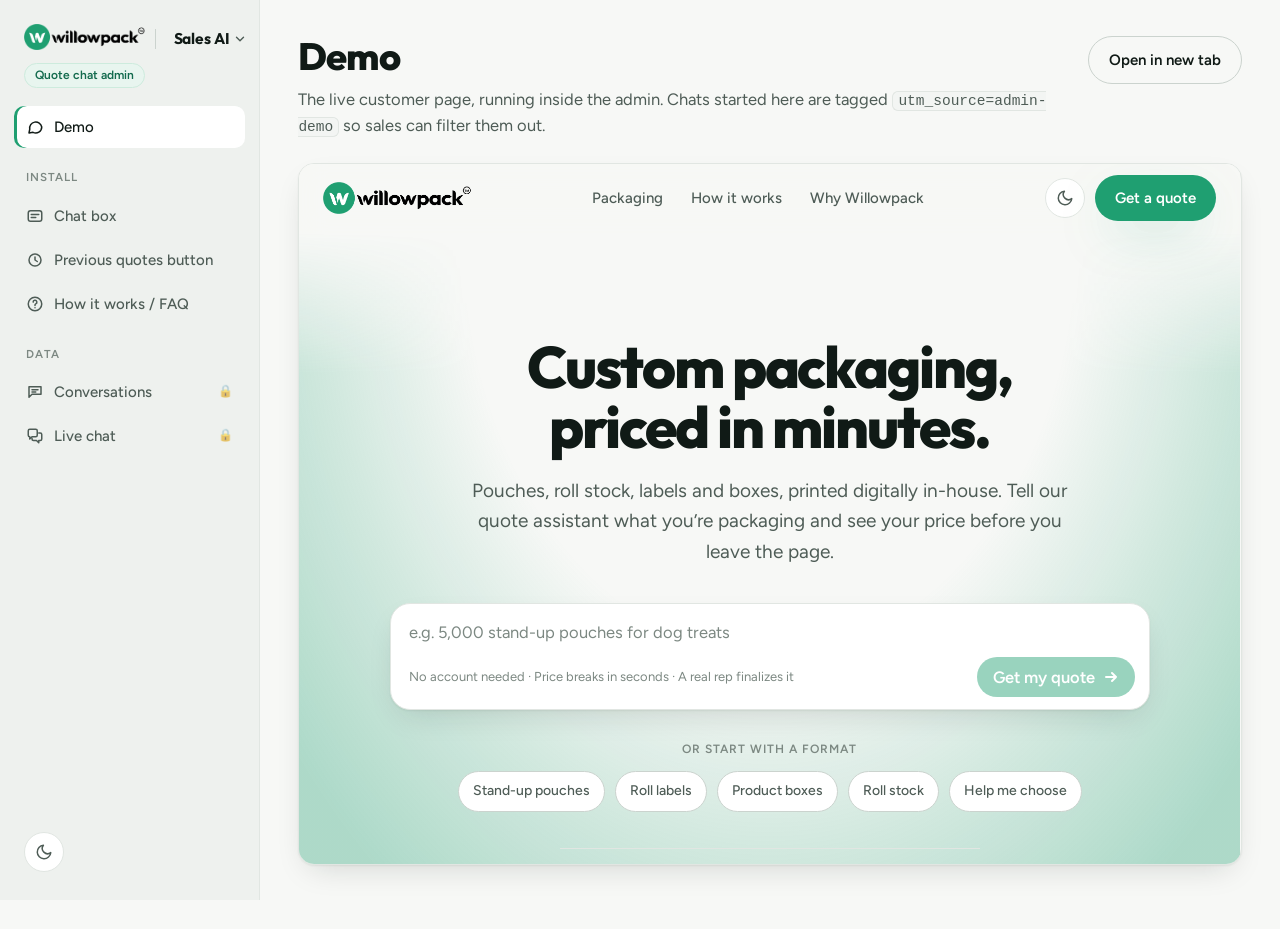
==== commit fb1fbfbc: "Live chat with a sales rep, admin Live chat tab, test-page tier override - assets/wp-live.js: shared" ====
--- a/admin.html
+++ b/admin.html
@@ -56,6 +56,7 @@
       <a href="#faq" data-tab="faq"><svg viewBox="0 0 24 24" fill="none" stroke="currentColor" stroke-width="2" stroke-linecap="round" stroke-linejoin="round"><circle cx="12" cy="12" r="9"/><path d="M9.5 9.5a2.5 2.5 0 1 1 3.5 2.3c-.6.3-1 .9-1 1.6v.6M12 17h.01"/></svg>How it works / FAQ</a>
       <p class="side-group">Data</p>
       <a href="#conversations" data-tab="conversations"><svg viewBox="0 0 24 24" fill="none" stroke="currentColor" stroke-width="2" stroke-linecap="round" stroke-linejoin="round"><path d="M4 5h16v10H8l-4 4z"/><path d="M8 9h8M8 12h5"/></svg>Conversations<span class="lock" title="Google sign-in required">🔒</span></a>
+      <a href="#live" data-tab="live"><svg viewBox="0 0 24 24" fill="none" stroke="currentColor" stroke-width="2" stroke-linecap="round" stroke-linejoin="round"><path d="M17 8h2a2 2 0 0 1 2 2v6a2 2 0 0 1-2 2h-2v3l-3-3h-4a2 2 0 0 1-2-2v-1"/><path d="M3 5a2 2 0 0 1 2-2h8a2 2 0 0 1 2 2v6a2 2 0 0 1-2 2H8l-3 3v-3H5a2 2 0 0 1-2-2z"/></svg>Live chat<span class="live-count" id="liveCount" hidden></span><span class="lock" title="Google sign-in required">🔒</span></a>
     </nav>
     <div class="side-foot">
       <button class="icon-btn" id="themeBtn" type="button" aria-label="Switch colour theme">
@@ -184,7 +185,10 @@
     <section class="tab narrow" id="tab-faq" data-title="Install · How it works" hidden>
       <div class="demo-head">
         <div><h1>How it works</h1><p class="sub">What visitors see, what gets tracked, and what to check when something looks off.</p></div>
-        <a class="btn btn-primary map-btn" href="#map"><svg viewBox="0 0 24 24" width="18" height="18" fill="none" stroke="currentColor" stroke-width="2" stroke-linecap="round" stroke-linejoin="round" aria-hidden="true"><path d="M9 4 3 6v14l6-2 6 2 6-2V4l-6 2-6-2z"/><path d="M9 4v14M15 6v14"/></svg>Map</a>
+        <div class="head-btns">
+          <a class="btn btn-ghost flow-btn" href="#flow"><svg viewBox="0 0 24 24" width="18" height="18" fill="none" stroke="currentColor" stroke-width="2" stroke-linecap="round" stroke-linejoin="round" aria-hidden="true"><circle cx="5" cy="6" r="2"/><circle cx="19" cy="18" r="2"/><path d="M7 6h6a4 4 0 0 1 4 4v6"/><path d="M14 13l3 3 3-3"/></svg>Customer flow</a>
+          <a class="btn btn-primary map-btn" href="#map"><svg viewBox="0 0 24 24" width="18" height="18" fill="none" stroke="currentColor" stroke-width="2" stroke-linecap="round" stroke-linejoin="round" aria-hidden="true"><path d="M9 4 3 6v14l6-2 6 2 6-2V4l-6 2-6-2z"/><path d="M9 4v14M15 6v14"/></svg>Map</a>
+        </div>
       </div>
       <div class="flow">
         <div><b>1</b><h3>Inline box</h3><p>Sits in your page. Visitor types what they’re packaging or taps a format.</p></div>
@@ -193,14 +197,32 @@
         <div><b>4</b><h3>Email links</h3><p>Quote emails link to your landing page with <code>?resume=</code>, which reopens that chat automatically.</p></div>
       </div>
       <div class="faq">
-        <details open><summary>What do Active, Abandoned and Bounced mean?</summary>
+        <details open><summary>How does a chat go from “hello” to an order?</summary>
+          <ol>
+            <li><b>Who are you?</b> Before any price, the assistant collects full name, company and business email. No details, no quote: the chat is only logged.</li>
+            <li><b>Salesforce check, in parallel.</b> Within seconds the system looks the customer up (new vs existing is decided by Salesforce, not by what they say). New customers get a Willowpack Lead, tiered A/B/S/C with an owner in about 20 to 30 seconds.</li>
+            <li><b>The quote.</b> Spec questions, then the live price from the Pricing Engine (the only source of prices).</li>
+            <li><b>Approved?</b> Yes → Account + Contact (if new) and an Opportunity, then a <b>Willowpack Portal quote</b> linked to that Opportunity is emailed with a Portal login. No → the one-time 5% discount (if margin allows) → still no → a call with their rep, which hands the chat to the rep.</li>
+            <li><b>2 days later.</b> If the Portal quote isn’t ordered yet, the rep gets a Salesforce call task.</li>
+          </ol>
+          <p>Open the <a href="#flow">Customer flow</a> to click through every step, or the <a href="#map">System map</a> for how the systems connect.</p>
+          <p class="note"><b>Live:</b> every approved chat quote becomes a Willowpack Portal quote (portal.willowpack.com) emailed to the customer; no Salesforce Quote is created. Customers who leave get up to two follow-up emails. <b>Still being built:</b> the discount-then-call flow and the 2-day check.</p></details>
+        <details><summary>What do the chat outcomes mean?</summary>
           <ul>
             <li><b>Active</b>: the visitor replied in the last 2 hours.</li>
-            <li><b>Accepted</b> / <b>Call booked</b>: they accepted a quote or booked a call. The Account, Contact and Opportunity are created in Salesforce.</li>
-            <li><b>Abandoned</b>: no reply for 2+ hours, but we have their name, company and email. Their Salesforce <b>Lead</b> already exists (it’s created and tiered seconds after they give those details) and they get the follow-up email an hour later.</li>
-            <li><b>Bounced</b>: no reply for 2+ hours and no contact details. Nothing is sent to Salesforce.</li>
+            <li><b>Accepted</b>: they approved a price. Account, Contact and Opportunity are in Salesforce and the Portal quote is sent.</li>
+            <li><b>Call booked</b>: they booked a call with their rep; the rep takes it from there.</li>
+            <li><b>Abandoned</b>: no reply for 2+ hours after giving name, company and email, without approving. Their Lead exists. Follow-up emails start 10 minutes after they go quiet: “Continue my quote” if they had no price, “Review &amp; approve my quote” if they did, then one last reminder if they come back and leave again, or after 24 hours.</li>
+                        <li><b>Anonymous</b> <i>(rolling out; shown as Bounced today)</i>: no reply for 2+ hours and no contact details. Logged only; nothing goes to Salesforce.</li>
           </ul>
-          <p>Conversations shows the Salesforce Account (with its AI tier), the Lead, and the AI chat Quotes as links once they exist. They are refreshed every 2 minutes. See the <a href="#map">system map</a> for how every piece connects.</p></details>
+          <p>Conversations shows the Salesforce Account (with its AI tier), the Lead and Opportunity as links once they exist, refreshed every 2 minutes.</p></details>
+        <details><summary>What happens when a customer approves a quote?</summary>
+          <ul>
+            <li>Salesforce: a new customer’s Lead becomes an Account + Contact (the Lead is retired); everyone gets an Opportunity owned by their tier’s rep.</li>
+            <li>Willowpack Portal: the customer’s company is found by Salesforce Account, exact email or email domain (never by name), or created (CA or US region from where they are, Credit Card terms, their rep). Anything ambiguous is created new and flagged to the rep.</li>
+            <li>The Portal quote carries the chat price (or the discounted price), the specs and the link to the Salesforce Opportunity, and is emailed with a set-password invite for new customers.</li>
+            <li>The rep gets the hand-off email with an <b>Open Portal quote</b> button, or a red <b>[ACTION NEEDED]</b> alert if something needs a human.</li>
+          </ul></details>
         <details><summary>What gets sent to Salesforce?</summary>
           <p>Every chat records the <b>landing page URL</b> the visitor was on (not our chat URL) plus <b>UTM Source, Medium and Campaign</b>. UTMs come from the landing page’s own URL (e.g. from your ads). If the URL has no <code>utm_campaign</code>, the box’s <b>Campaign tag</b> is used. These are saved on the first message of a chat and pushed to Salesforce with the lead.</p></details>
         <details><summary>Why can’t a customer see quotes they started on willowpack.com?</summary>
@@ -229,9 +251,21 @@
     <!-- ================= System map ================= -->
     <section class="tab wide" id="tab-map" data-title="How it works · System map" hidden>
       <a class="back-link" href="#faq">← How it works</a>
-      <h1>System map</h1>
-      <p class="sub">How the AI quote chat works end to end: the website, the live conversation, the automations behind it, and every system they touch.</p>
+      <div class="demo-head">
+        <div><h1>System map</h1><p class="sub">How the AI quote chat works end to end: the website, the live conversation, the automations behind it, and every system they touch.</p></div>
+        <nav class="seg view-switch" aria-label="Diagram"><a href="#map" class="on" aria-current="page">System map</a><a href="#flow">Customer flow</a></nav>
+      </div>
       <div id="smap" class="smap"></div>
+    </section>
+
+    <!-- ================= Customer flow ================= -->
+    <section class="tab wide" id="tab-flow" data-title="How it works · Customer flow" hidden>
+      <a class="back-link" href="#faq">← How it works</a>
+      <div class="demo-head">
+        <div><h1>Customer flow</h1><p class="sub">The chatter’s journey, from the ad click to an order or a call with their rep: what they see at each step and what happens behind the scenes.</p></div>
+        <nav class="seg view-switch" aria-label="Diagram"><a href="#map">System map</a><a href="#flow" class="on" aria-current="page">Customer flow</a></nav>
+      </div>
+      <div id="cflow" class="smap"></div>
     </section>
 
     <!-- ================= Conversations ================= -->
@@ -266,10 +300,38 @@
         </div>
       </div>
     </section>
+    <section class="tab wide" id="tab-live" data-title="Live chat" hidden>
+      <div class="demo-head">
+        <div><h1>Live chat</h1><p class="sub">When Riley identifies a Tier A customer, it offers a live chat with a sales rep. Reps who are set to <b>Active</b> here get the chat; if nobody picks up within 2 minutes, Riley offers to book a call or arrange a call back instead. Keep this page open while you’re Active.</p></div>
+        <div class="row-actions" id="lvMeBox" hidden>
+          <div class="presence" role="group" aria-label="Your live chat status"><button type="button" id="lvActive" aria-pressed="false">Active</button><button type="button" id="lvAway" aria-pressed="true">Away</button></div>
+        </div>
+      </div>
+      <div class="panel signin" id="lvSignin" hidden>
+        <h2>Sign in to use live chat</h2>
+        <p>Live chat uses the same Google sign-in as Conversations. <a href="#conversations">Sign in on the Conversations tab</a>, then come back here.</p>
+      </div>
+      <p class="lv-notme" id="lvNotMe" hidden></p>
+      <div id="lvApp" hidden>
+        <div class="lv-grid">
+          <div class="panel lv-queue"><div class="panel-head"><h2>Chats</h2><span class="lv-sound"><label><input type="checkbox" id="lvSound" checked> Sound</label></span></div><div id="lvList"><p class="empty">No live chats in the last 24 hours.</p></div></div>
+          <div class="panel lv-room" id="lvRoom"><p class="empty">Pick a chat on the left. New Tier A chats appear at the top.</p></div>
+        </div>
+        <details class="panel lv-agents"><summary><h2>Live agents</h2></summary>
+          <p class="sub">Only these people can be set to Active and answer customers. They sign in with their Google account.</p>
+          <ul id="lvAgents" class="lv-agent-list"></ul>
+          <form id="lvAddAgent" class="lv-add" autocomplete="off"><input type="email" name="email" placeholder="name@willowpack.com" required aria-label="Agent email"><input type="text" name="name" placeholder="First name shown to customers" aria-label="Agent display name"><button class="btn btn-ghost" type="submit">Add agent</button></form>
+          <p class="err" id="lvAgentErr" role="alert"></p>
+        </details>
+      </div>
+    </section>
   </main>
 </div>
-<script src="/assets/system-map.js?v=1"></script>
+<script src="/assets/map-core.js?v=2"></script>
+<script src="/assets/system-map.js?v=2"></script>
+<script src="/assets/customer-flow.js?v=2"></script>
 <script src="/assets/admin.js"></script>
+<script src="/assets/admin-live.js"></script>
 <script src="/embed.js?v=1.0.2" async></script>
 </body>
 </html>
--- a/assets/wp-chat.css
+++ b/assets/wp-chat.css
@@ -89,6 +89,7 @@
 .chat-bar{display:flex;align-items:center;gap:14px;padding:12px 20px;border-bottom:1px solid var(--line);background:var(--bg)}
 .chat-bar .logo{height:24px}
 .who{display:flex;align-items:center;gap:8px;font-size:14px;color:var(--muted);padding-left:14px;border-left:1px solid var(--line)}
+.who b{color:var(--text);font-weight:600}.who-av{width:24px;height:24px;border-radius:50%;flex:none}
 .dot{width:8px;height:8px;border-radius:50%;background:var(--green);box-shadow:0 0 0 0 rgba(31,159,113,.6);animation:pulse 2.4s infinite}
 @keyframes pulse{0%{box-shadow:0 0 0 0 rgba(31,159,113,.5)}70%{box-shadow:0 0 0 8px rgba(31,159,113,0)}100%{box-shadow:0 0 0 0 rgba(31,159,113,0)}}
 .chat-bar .spacer{flex:1}
@@ -208,3 +209,12 @@
 .embedded .chat{opacity:1;visibility:visible;transform:none;transition:none}
 .embedded .chat-bar{gap:10px;padding:10px 14px}
 @media (max-width:420px){.embedded .chat-bar .logo{width:92px;height:auto}.embedded .chat-bar .btn{padding:7px 10px}}
+/* Live chat with a sales rep (assets/wp-live.js) */
+.agent-av{display:grid;place-items:center;background:var(--green);color:#fff;font:700 12px/1 'Outfit',sans-serif;letter-spacing:.3px}
+.agent-name{font:600 12px/1.3 'Figtree',sans-serif;color:var(--muted);margin:0 0 4px}
+.msg.live-note{justify-content:center}
+.live-note-text{font-size:13px;color:var(--muted);background:var(--surface-2,rgba(127,127,127,.08));padding:6px 12px;border-radius:999px;text-align:center}
+.msg.live-banner{justify-content:center;align-items:center;gap:8px;font-size:13.5px;color:var(--text);position:sticky;top:0;z-index:2;background:var(--bg);padding:6px 0;margin:0 0 14px}
+.live-dot{width:8px;height:8px;border-radius:50%;background:#12B76A;box-shadow:0 0 0 3px rgba(18,183,106,.2);animation:livepulse 1.6s ease-in-out infinite}
+@keyframes livepulse{50%{box-shadow:0 0 0 6px rgba(18,183,106,0)}}
+@media (prefers-reduced-motion:reduce){.live-dot{animation:none}}
--- a/assets/admin.css
+++ b/assets/admin.css
@@ -289,12 +289,14 @@
 .smap-steps b{flex:none;display:grid;place-items:center;width:22px;height:22px;border-radius:50%;background:var(--green);color:#fff;font:700 12px/1 Outfit,sans-serif;margin-top:1px}
 .smap-steps em{display:block;font-style:normal;font-weight:600;color:var(--text)}
 .smap-scroll{overflow-x:auto;border:1px solid var(--line);border-radius:var(--radius);background:var(--bg-2)}
-.smap-canvas{position:relative;display:grid;grid-template-columns:168px repeat(6,minmax(150px,1fr));grid-auto-rows:auto;row-gap:34px;column-gap:18px;padding:22px;min-width:1180px}
+.smap-canvas{position:relative;display:grid;grid-template-columns:168px repeat(var(--cols,6),minmax(150px,1fr));grid-auto-rows:auto;row-gap:34px;column-gap:18px;padding:22px;min-width:1180px}
 .smap-lane{grid-column:1/-1;align-self:stretch;margin:-10px -10px;border-radius:14px;background:color-mix(in srgb,var(--lc) 7%,transparent);border:1px dashed color-mix(in srgb,var(--lc) 30%,transparent);padding:14px 16px;display:flex;flex-direction:column;justify-content:center;max-width:none}
 .smap-lane b{font:700 14px/1.25 Outfit,sans-serif;color:var(--text);max-width:150px}
 .smap-lane span{font-size:12px;line-height:1.4;color:var(--muted);margin-top:4px;max-width:150px}
 .smap [data-lane="fe"]{--lc:var(--l-fe)} .smap [data-lane="live"]{--lc:var(--l-live)} .smap [data-lane="bg"]{--lc:var(--l-bg)} .smap [data-lane="data"]{--lc:var(--l-data)}
+.smap [data-lane="arrive"]{--lc:var(--l-fe)} .smap [data-lane="gate"]{--lc:var(--l-live)} .smap [data-lane="quote"]{--lc:var(--l-live)} .smap [data-lane="decide"]{--lc:var(--l-bg)} .smap [data-lane="close"]{--lc:var(--l-fe)} .smap [data-lane="after"]{--lc:var(--l-data)}
 .smap-detail [data-lane="fe"]{--lc:#1F9F71} .smap-detail [data-lane="live"]{--lc:#3B82C4} .smap-detail [data-lane="bg"]{--lc:#C98A1E} .smap-detail [data-lane="data"]{--lc:#8A63C9}
+.smap-detail [data-lane="arrive"],.smap-detail [data-lane="close"]{--lc:#1F9F71} .smap-detail [data-lane="gate"],.smap-detail [data-lane="quote"]{--lc:#3B82C4} .smap-detail [data-lane="decide"]{--lc:#C98A1E} .smap-detail [data-lane="after"]{--lc:#8A63C9}
 .smap-svg{position:absolute;inset:0;pointer-events:none;z-index:1;overflow:visible}
 .smap-svg marker path{fill:var(--line-2)}
 .smap-edge{fill:none;stroke:var(--line-2);stroke-width:1.5;opacity:.75;transition:opacity .2s,stroke .2s}
@@ -331,7 +333,7 @@
 .smap-go small{margin-left:auto;font-weight:500;font-size:12.5px;color:var(--faint);text-align:right}
 @media (max-width:760px){
   .smap-scroll{overflow:visible;border:0;background:none}
-  .smap-canvas{display:flex;flex-direction:column;gap:8px;padding:0;min-width:0}
+  .smap-canvas{display:flex;flex-direction:column;gap:8px;padding:0;min-width:0!important}
   .smap-svg,.smap-labels{display:none}
   .smap-lane{margin:18px 0 4px;padding:10px 12px}
   .smap-lane b,.smap-lane span{max-width:none}
@@ -367,3 +369,88 @@
 .topbar .sys-btn{font-size:14.5px;padding:4px 6px 4px 7px}
 @media (max-width:560px){.topbar .crumb{display:none}}
 @media (max-width:900px){.topbar .sys-menu{position:fixed;top:calc(62px + env(safe-area-inset-top,0px));left:12px;right:12px;width:auto;max-width:none}}
+
+/* ---------- diagrams: status badges, outcome / decision cards, map ⇄ flow switch ---------- */
+.head-btns{display:flex;gap:10px;align-self:center;flex-wrap:wrap}
+.flow-btn{gap:8px}
+.view-switch{align-self:center}
+.view-switch a{position:relative;padding:6px 14px;border-radius:9px;font-size:14px;font-weight:500;color:var(--muted);text-decoration:none}
+.view-switch a.on{background:var(--surface);color:var(--text);box-shadow:0 1px 2px rgba(16,26,22,.12)}
+.faq ol{padding-left:20px}
+.faq ol li{margin:8px 0}
+.faq .note{font-size:14px;padding:10px 12px;border-radius:10px;background:var(--surface-2);border:1px solid var(--line)}
+.smap-status{display:inline-block;margin-left:6px;padding:1px 7px;border-radius:999px;font:700 10px/1.5 Figtree,sans-serif;letter-spacing:.04em;text-transform:uppercase;vertical-align:1px;border:1px solid}
+.smap-status[data-status="live"]{color:#126A4D;background:#E8F5EF;border-color:#CDEBDD}
+.smap-status[data-status="stage"]{color:#1E5FA0;background:#E8F1FB;border-color:#C9DDF3}
+.smap-status[data-status="soon"]{color:#8A5A0B;background:#FCF3E2;border-color:#F0DDB5}
+:root[data-theme="dark"] .smap-status[data-status="live"]{color:#9BE0C2;background:#0F2A20;border-color:#164034}
+:root[data-theme="dark"] .smap-status[data-status="stage"]{color:#A9CDF2;background:#12253A;border-color:#1E3A5A}
+:root[data-theme="dark"] .smap-status[data-status="soon"]{color:#F0C979;background:#2C2210;border-color:#4A3A18}
+.smap-legend{display:flex;flex-wrap:wrap;align-items:center;gap:6px;margin:0 0 12px}
+.smap-legend .smap-status{margin-left:0}
+.smap-legend-t{font-size:12.5px;color:var(--faint);margin-left:6px}
+.smap-statusline{margin:0 0 14px;font-size:13.5px;color:var(--muted)}
+.smap-statusline .smap-status{margin:0 6px 0 0}
+.smap-node.is-end{border-left-width:1px;border-style:dashed;border-color:color-mix(in srgb,var(--lc) 55%,var(--line));background:color-mix(in srgb,var(--lc) 6%,var(--surface))}
+.smap-node.is-end .smap-t::before{content:"\25CF";color:var(--lc);margin-right:6px;font-size:10px;vertical-align:2px}
+.smap-node.is-choice{border-left-width:1px;border-top:4px solid var(--lc)}
+.smap-steps .smap-jdesc{grid-column:1/-1;font-size:13.5px;color:var(--muted);padding:0 2px}
+
+/* ---------- Live chat ---------- */
+.live-count{margin-left:auto;min-width:20px;height:20px;padding:0 6px;border-radius:999px;background:#D92D20;color:#fff;font:700 11.5px/20px Figtree,sans-serif;text-align:center}
+.live-count:not([hidden])+.lock{margin-left:6px}
+.presence{display:inline-flex;border:1px solid var(--line);border-radius:999px;padding:3px;background:var(--surface)}
+.presence button{font:600 14px/1 Figtree,sans-serif;border:0;background:transparent;color:var(--muted);padding:9px 16px;border-radius:999px;cursor:pointer;min-height:36px}
+.presence #lvActive[aria-pressed="true"]{background:#12B76A;color:#fff}
+.presence #lvAway[aria-pressed="true"]{background:var(--surface-2);color:var(--text)}
+.lv-notme{color:var(--muted);margin:0 0 14px}
+.lv-grid{display:grid;grid-template-columns:minmax(260px,340px) minmax(0,1fr);gap:16px;align-items:start}
+.lv-queue{padding:14px}
+.lv-queue .panel-head h2{font-size:16px}
+.lv-sound{font-size:13px;color:var(--muted)}
+.lv-item{display:grid;grid-template-columns:auto 1fr auto;gap:2px 8px;width:100%;text-align:left;background:transparent;border:1px solid transparent;border-radius:12px;padding:10px;cursor:pointer;color:var(--text);font:inherit}
+.lv-item:hover{background:var(--surface-2)}
+.lv-item.on{background:var(--surface-2);border-color:var(--line)}
+.lv-st{font-size:11px;font-weight:700;text-transform:uppercase;letter-spacing:.05em;padding:2px 8px;border-radius:999px;align-self:center;background:var(--surface-2);color:var(--muted)}
+.lv-st.st-waiting{background:#FEF0C7;color:#93370D}
+.lv-st.st-active{background:#D1FADF;color:#05603A}
+:root[data-theme="dark"] .lv-st.st-waiting{background:#4E1D09;color:#FEC84B}
+:root[data-theme="dark"] .lv-st.st-active{background:#053321;color:#75E0A7}
+.lv-who{font-weight:600;overflow:hidden;text-overflow:ellipsis;white-space:nowrap}
+.lv-t{font-size:12.5px;color:var(--faint);white-space:nowrap}
+.lv-sub,.lv-last{grid-column:1/-1;font-size:13px;color:var(--muted);overflow:hidden;text-overflow:ellipsis;white-space:nowrap}
+.lv-room{min-height:420px;display:flex;flex-direction:column;padding:0}
+.lv-room>.empty{margin:auto}
+.lv-head{display:flex;align-items:flex-start;gap:10px;padding:16px 18px;border-bottom:1px solid var(--line)}
+.lv-head h2{margin:0 0 2px}
+.lv-head .muted{margin:0;font-size:13px}
+.muted{color:var(--muted)}
+.lv-facts{display:grid;grid-template-columns:auto 1fr;gap:4px 14px;margin:0;padding:12px 18px;font-size:13.5px;border-bottom:1px solid var(--line)}
+.lv-facts dt{color:var(--faint)}
+.lv-facts dd{margin:0;word-break:break-word}
+.lv-ai{padding:10px 18px;border-bottom:1px solid var(--line);font-size:13.5px}
+.lv-ai summary{cursor:pointer;color:var(--muted);font-weight:600}
+.lv-ai-tx{max-height:260px;overflow:auto;margin-top:8px}
+.lv-ai-tx p{margin:0 0 8px}
+.lv-msgs{flex:1;min-height:200px;max-height:52vh;overflow:auto;padding:16px 18px;display:flex;flex-direction:column;gap:10px}
+.lv-m{display:flex;flex-direction:column;max-width:80%}
+.lv-m.customer{align-self:flex-start}
+.lv-m.agent{align-self:flex-end;align-items:flex-end}
+.lv-m.system{align-self:center;max-width:100%;font-size:12.5px;color:var(--faint)}
+.lv-bub{padding:9px 14px;border-radius:16px;background:var(--surface-2);line-height:1.45}
+.lv-m.agent .lv-bub{background:var(--green);color:#fff}
+.lv-at{font-size:11.5px;color:var(--faint);margin-top:3px}
+.lv-compose{display:flex;gap:10px;padding:12px 18px;border-top:1px solid var(--line);align-items:flex-end}
+.lv-compose textarea{flex:1;resize:vertical;min-height:44px;font:inherit;padding:10px 12px;border:1px solid var(--line);border-radius:12px;background:var(--bg);color:var(--text)}
+.lv-room .err{padding:0 18px}
+.lv-agents{margin-top:16px}
+.lv-agents summary{cursor:pointer;list-style:none}
+.lv-agents summary h2{display:inline;margin:0}
+.lv-agent-list{list-style:none;padding:0;margin:0 0 12px}
+.lv-agent-list li{display:flex;align-items:center;gap:10px;padding:8px 0;border-bottom:1px solid var(--line);font-size:14px;flex-wrap:wrap}
+.lv-agent-list .link{margin-left:auto}
+.lv-dot{width:9px;height:9px;border-radius:50%;background:var(--line)}
+.lv-dot.on{background:#12B76A}
+.lv-add{display:flex;gap:8px;flex-wrap:wrap}
+.lv-add input{flex:1 1 200px;font:inherit;padding:9px 12px;border:1px solid var(--line);border-radius:10px;background:var(--bg);color:var(--text)}
+@media (max-width:900px){.lv-grid{grid-template-columns:minmax(0,1fr)}.lv-msgs{max-height:none}}
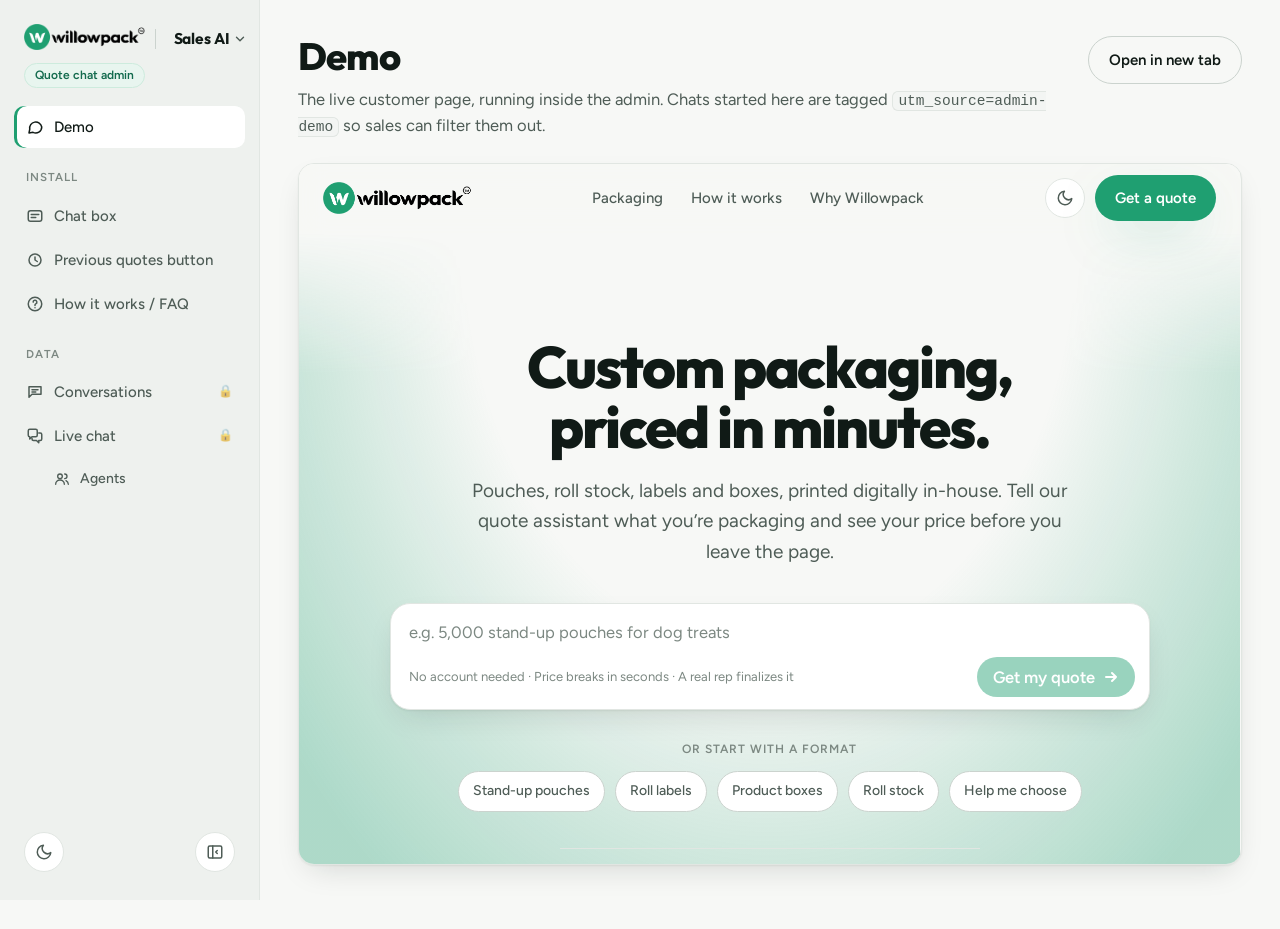
==== commit 619421c5: "Live chat: reply interface, status bar, Agents page, rep brief, collapsible menu - Signed-in name an" ====
--- a/admin.html
+++ b/admin.html
@@ -17,6 +17,7 @@
 <link href="https://fonts.googleapis.com/css2?family=Outfit:wght@500;600;700;800&family=Figtree:wght@400;500;600&display=swap" rel="stylesheet">
 <link rel="stylesheet" href="/assets/wp-chat.css">
 <link rel="stylesheet" href="/assets/admin.css">
+<script>try{if(localStorage.getItem("wpa_side_min")==="1")document.documentElement.classList.add("side-min")}catch(e){}</script>
 </head>
 <body>
 <div class="shell">
@@ -57,6 +58,7 @@
       <p class="side-group">Data</p>
       <a href="#conversations" data-tab="conversations"><svg viewBox="0 0 24 24" fill="none" stroke="currentColor" stroke-width="2" stroke-linecap="round" stroke-linejoin="round"><path d="M4 5h16v10H8l-4 4z"/><path d="M8 9h8M8 12h5"/></svg>Conversations<span class="lock" title="Google sign-in required">🔒</span></a>
       <a href="#live" data-tab="live"><svg viewBox="0 0 24 24" fill="none" stroke="currentColor" stroke-width="2" stroke-linecap="round" stroke-linejoin="round"><path d="M17 8h2a2 2 0 0 1 2 2v6a2 2 0 0 1-2 2h-2v3l-3-3h-4a2 2 0 0 1-2-2v-1"/><path d="M3 5a2 2 0 0 1 2-2h8a2 2 0 0 1 2 2v6a2 2 0 0 1-2 2H8l-3 3v-3H5a2 2 0 0 1-2-2z"/></svg>Live chat<span class="live-count" id="liveCount" hidden></span><span class="lock" title="Google sign-in required">🔒</span></a>
+      <a href="#live-agents" data-tab="live-agents" class="nav-sub"><svg viewBox="0 0 24 24" fill="none" stroke="currentColor" stroke-width="2" stroke-linecap="round" stroke-linejoin="round"><circle cx="9" cy="8" r="3.5"/><path d="M2.5 20a6.5 6.5 0 0 1 13 0"/><path d="M16 4.5a3.5 3.5 0 0 1 0 7M18 14.5a6.5 6.5 0 0 1 3.5 5.5"/></svg>Agents</a>
     </nav>
     <div class="side-foot">
       <button class="icon-btn" id="themeBtn" type="button" aria-label="Switch colour theme">
@@ -64,6 +66,7 @@
         <svg class="sun" viewBox="0 0 24 24" fill="none" stroke="currentColor" stroke-width="2" stroke-linecap="round"><circle cx="12" cy="12" r="4"/><path d="M12 2v2M12 20v2M4.9 4.9l1.4 1.4M17.7 17.7l1.4 1.4M2 12h2M20 12h2M4.9 19.1l1.4-1.4M17.7 6.3l1.4-1.4"/></svg>
       </button>
       <span class="who-am-i" id="whoami"></span>
+      <button class="icon-btn side-min-btn" id="sideMinBtn" type="button" aria-label="Collapse menu" aria-pressed="false" title="Collapse menu"><svg viewBox="0 0 24 24" fill="none" stroke="currentColor" stroke-width="2" stroke-linecap="round" stroke-linejoin="round"><rect x="3" y="4" width="18" height="16" rx="2"/><path d="M9 4v16M15 10l-2 2 2 2"/></svg></button>
     </div>
   </aside>
   <div class="scrim" id="scrim"></div>
@@ -301,28 +304,35 @@
       </div>
     </section>
     <section class="tab wide" id="tab-live" data-title="Live chat" hidden>
-      <div class="demo-head">
-        <div><h1>Live chat</h1><p class="sub">When Riley identifies a Tier A customer, it offers a live chat with a sales rep. Reps who are set to <b>Active</b> here get the chat; if nobody picks up within 2 minutes, Riley offers to book a call or arrange a call back instead. Keep this page open while you’re Active.</p></div>
-        <div class="row-actions" id="lvMeBox" hidden>
-          <div class="presence" role="group" aria-label="Your live chat status"><button type="button" id="lvActive" aria-pressed="false">Active</button><button type="button" id="lvAway" aria-pressed="true">Away</button></div>
-        </div>
-      </div>
-      <div class="panel signin" id="lvSignin" hidden>
+      <div class="lv-top">
+        <div><h1>Live chat</h1><p class="sub">Tier A customers can chat with a sales rep. Set yourself <b>Active</b> and keep this page open; a waiting chat rings and shows here. If nobody joins within 2 minutes, Riley offers a booking or call back instead.</p></div>
+        <div class="lv-me" data-lv-me hidden></div>
+      </div>
+      <div class="panel signin" data-lv-signin hidden>
         <h2>Sign in to use live chat</h2>
         <p>Live chat uses the same Google sign-in as Conversations. <a href="#conversations">Sign in on the Conversations tab</a>, then come back here.</p>
       </div>
-      <p class="lv-notme" id="lvNotMe" hidden></p>
       <div id="lvApp" hidden>
         <div class="lv-grid">
           <div class="panel lv-queue"><div class="panel-head"><h2>Chats</h2><span class="lv-sound"><label><input type="checkbox" id="lvSound" checked> Sound</label></span></div><div id="lvList"><p class="empty">No live chats in the last 24 hours.</p></div></div>
           <div class="panel lv-room" id="lvRoom"><p class="empty">Pick a chat on the left. New Tier A chats appear at the top.</p></div>
         </div>
-        <details class="panel lv-agents"><summary><h2>Live agents</h2></summary>
-          <p class="sub">Only these people can be set to Active and answer customers. They sign in with their Google account.</p>
-          <ul id="lvAgents" class="lv-agent-list"></ul>
-          <form id="lvAddAgent" class="lv-add" autocomplete="off"><input type="email" name="email" placeholder="name@willowpack.com" required aria-label="Agent email"><input type="text" name="name" placeholder="First name shown to customers" aria-label="Agent display name"><button class="btn btn-ghost" type="submit">Add agent</button></form>
-          <p class="err" id="lvAgentErr" role="alert"></p>
-        </details>
+      </div>
+    </section>
+
+    <section class="tab wide" id="tab-live-agents" data-title="Live chat agents" hidden>
+      <div class="lv-top">
+        <div><h1>Agents</h1><p class="sub">Only these people can go Active and answer customers. They sign in with their Willowpack Google account. The name is what customers see when the agent joins.</p></div>
+        <div class="lv-me" data-lv-me hidden></div>
+      </div>
+      <div class="panel signin" data-lv-signin hidden>
+        <h2>Sign in to manage agents</h2>
+        <p><a href="#conversations">Sign in on the Conversations tab</a>, then come back here.</p>
+      </div>
+      <div class="panel lv-agents" id="lvAgentsPanel" hidden>
+        <ul id="lvAgents" class="lv-agent-list"></ul>
+        <form id="lvAddAgent" class="lv-add" autocomplete="off"><input type="email" name="email" placeholder="name@willowpack.com" required aria-label="Agent email"><input type="text" name="name" placeholder="Name shown to customers, e.g. Dan" aria-label="Agent display name"><button class="btn btn-primary" type="submit">Add agent</button></form>
+        <p class="err" id="lvAgentErr" role="alert"></p>
       </div>
     </section>
   </main>
--- a/assets/admin.css
+++ b/assets/admin.css
@@ -401,9 +401,6 @@
 .live-count:not([hidden])+.lock{margin-left:6px}
 .presence{display:inline-flex;border:1px solid var(--line);border-radius:999px;padding:3px;background:var(--surface)}
 .presence button{font:600 14px/1 Figtree,sans-serif;border:0;background:transparent;color:var(--muted);padding:9px 16px;border-radius:999px;cursor:pointer;min-height:36px}
-.presence #lvActive[aria-pressed="true"]{background:#12B76A;color:#fff}
-.presence #lvAway[aria-pressed="true"]{background:var(--surface-2);color:var(--text)}
-.lv-notme{color:var(--muted);margin:0 0 14px}
 .lv-grid{display:grid;grid-template-columns:minmax(260px,340px) minmax(0,1fr);gap:16px;align-items:start}
 .lv-queue{padding:14px}
 .lv-queue .panel-head h2{font-size:16px}
@@ -419,20 +416,16 @@
 .lv-who{font-weight:600;overflow:hidden;text-overflow:ellipsis;white-space:nowrap}
 .lv-t{font-size:12.5px;color:var(--faint);white-space:nowrap}
 .lv-sub,.lv-last{grid-column:1/-1;font-size:13px;color:var(--muted);overflow:hidden;text-overflow:ellipsis;white-space:nowrap}
-.lv-room{min-height:420px;display:flex;flex-direction:column;padding:0}
 .lv-room>.empty{margin:auto}
 .lv-head{display:flex;align-items:flex-start;gap:10px;padding:16px 18px;border-bottom:1px solid var(--line)}
 .lv-head h2{margin:0 0 2px}
 .lv-head .muted{margin:0;font-size:13px}
 .muted{color:var(--muted)}
-.lv-facts{display:grid;grid-template-columns:auto 1fr;gap:4px 14px;margin:0;padding:12px 18px;font-size:13.5px;border-bottom:1px solid var(--line)}
 .lv-facts dt{color:var(--faint)}
 .lv-facts dd{margin:0;word-break:break-word}
-.lv-ai{padding:10px 18px;border-bottom:1px solid var(--line);font-size:13.5px}
 .lv-ai summary{cursor:pointer;color:var(--muted);font-weight:600}
 .lv-ai-tx{max-height:260px;overflow:auto;margin-top:8px}
 .lv-ai-tx p{margin:0 0 8px}
-.lv-msgs{flex:1;min-height:200px;max-height:52vh;overflow:auto;padding:16px 18px;display:flex;flex-direction:column;gap:10px}
 .lv-m{display:flex;flex-direction:column;max-width:80%}
 .lv-m.customer{align-self:flex-start}
 .lv-m.agent{align-self:flex-end;align-items:flex-end}
@@ -443,9 +436,6 @@
 .lv-compose{display:flex;gap:10px;padding:12px 18px;border-top:1px solid var(--line);align-items:flex-end}
 .lv-compose textarea{flex:1;resize:vertical;min-height:44px;font:inherit;padding:10px 12px;border:1px solid var(--line);border-radius:12px;background:var(--bg);color:var(--text)}
 .lv-room .err{padding:0 18px}
-.lv-agents{margin-top:16px}
-.lv-agents summary{cursor:pointer;list-style:none}
-.lv-agents summary h2{display:inline;margin:0}
 .lv-agent-list{list-style:none;padding:0;margin:0 0 12px}
 .lv-agent-list li{display:flex;align-items:center;gap:10px;padding:8px 0;border-bottom:1px solid var(--line);font-size:14px;flex-wrap:wrap}
 .lv-agent-list .link{margin-left:auto}
@@ -453,4 +443,70 @@
 .lv-dot.on{background:#12B76A}
 .lv-add{display:flex;gap:8px;flex-wrap:wrap}
 .lv-add input{flex:1 1 200px;font:inherit;padding:9px 12px;border:1px solid var(--line);border-radius:10px;background:var(--bg);color:var(--text)}
-@media (max-width:900px){.lv-grid{grid-template-columns:minmax(0,1fr)}.lv-msgs{max-height:none}}
+
+
+/* ---------- live chat (v2) ---------- */
+.side-nav a.nav-sub{padding-left:40px;font-size:14px}
+.side-nav a.nav-sub svg{width:16px;height:16px}
+.lv-top{display:flex;align-items:flex-start;gap:20px;flex-wrap:wrap;margin-bottom:18px}
+.lv-top>div:first-child{flex:1 1 420px}
+.lv-top .sub{margin:0}
+.lv-me{display:flex;align-items:center;gap:12px;background:var(--surface);border:1px solid var(--line);border-radius:16px;padding:10px 12px 10px 10px;box-shadow:var(--shadow-sm,none)}
+.lv-av{width:36px;height:36px;border-radius:50%;display:grid;place-items:center;background:var(--green);color:#fff;font:700 13px/1 Figtree,sans-serif;flex:none}
+.lv-av.sm{width:30px;height:30px;font-size:12px}
+.lv-id{display:flex;flex-direction:column;min-width:0;line-height:1.25}
+.lv-id b{font-size:14.5px}
+.lv-id span{font-size:12.5px;color:var(--faint);overflow:hidden;text-overflow:ellipsis;white-space:nowrap}
+.presence button{display:inline-flex;align-items:center;gap:7px}
+.presence [data-presence="1"][aria-pressed="true"]{background:#12B76A;color:#fff}
+.presence [data-presence="0"][aria-pressed="true"]{background:var(--surface-2);color:var(--text)}
+.pdot{width:8px;height:8px;border-radius:50%;background:currentColor;opacity:.55}
+[aria-pressed="true"]>.pdot{opacity:1;background:#fff;box-shadow:0 0 0 3px rgba(255,255,255,.3)}
+.lv-room{min-height:560px;display:flex;flex-direction:column;padding:0;overflow:hidden}
+.lv-state{margin:0;font-size:13px;color:var(--muted);display:flex;align-items:center;gap:6px;flex-wrap:wrap}
+.lv-body{display:grid;grid-template-columns:minmax(0,1fr) 300px;flex:1;min-height:0}
+.lv-convo{display:flex;flex-direction:column;min-width:0;border-right:1px solid var(--line)}
+.lv-msgs{flex:1;min-height:320px;max-height:60vh;overflow:auto;padding:18px;display:flex;flex-direction:column;gap:10px;background:var(--bg)}
+.lv-empty{margin:auto;color:var(--faint);font-size:13.5px}
+.lv-joinbar{margin:0;padding:12px 18px;border-top:1px solid var(--line);background:var(--surface-2);font-size:14px;color:var(--muted)}
+.lv-side{padding:4px 0;min-width:0;overflow:auto;max-height:70vh}
+.lv-facts{display:grid;grid-template-columns:auto 1fr;gap:6px 14px;margin:0;padding:14px 18px;font-size:13.5px;border-bottom:1px solid var(--line)}
+.lv-ai{padding:12px 18px;font-size:13.5px}
+.lv-agents{padding:18px}
+.lv-agent-list li{gap:12px}
+.lv-pill{font-size:12px;font-weight:600;padding:3px 10px;border-radius:999px;background:var(--surface-2);color:var(--muted)}
+.lv-pill.on{background:#D1FADF;color:#05603A}
+:root[data-theme="dark"] .lv-pill.on{background:#053321;color:#75E0A7}
+@media (max-width:1100px){.lv-body{grid-template-columns:minmax(0,1fr)}.lv-convo{border-right:0}.lv-side{max-height:none;border-top:1px solid var(--line)}}
+@media (max-width:900px){.lv-grid{grid-template-columns:minmax(0,1fr)}.lv-msgs{max-height:none}.lv-me{width:100%}}
+
+/* ---------- collapsed side menu (desktop only) ---------- */
+.side-min-btn{margin-left:auto}
+@media (min-width:901px){
+  .shell{transition:grid-template-columns .2s ease}
+  .side-min .shell{grid-template-columns:68px minmax(0,1fr)}
+  .side-min .side{padding:18px 10px;overflow:hidden}
+  .side-min .side-head,.side-min .side-group,.side-min .who-am-i,.side-min .side-nav .lock{display:none}
+  .side-min .side-nav{padding-top:8px}
+  .side-min .side-nav a,.side-min .side-nav a.nav-sub{font-size:0;gap:0;justify-content:center;padding:11px 0;position:relative}
+  .side-min .side-nav a svg{width:20px;height:20px}
+  .side-min .side-nav a .live-count{position:absolute;top:3px;right:6px;min-width:16px;height:16px;font-size:10px;line-height:16px;padding:0 4px;margin:0}
+  .side-min .side-foot{flex-direction:column;padding:10px 0}
+  .side-min .side-min-btn{margin:0}
+  .side-min .side-min-btn svg{transform:scaleX(-1)}
+}
+@media (max-width:900px){.side-min-btn{display:none}}
+.lv-card{padding:14px 18px;border-bottom:1px solid var(--line);font-size:13.5px}
+.lv-card h3{font:700 12px/1.2 Figtree,sans-serif;text-transform:uppercase;letter-spacing:.07em;color:var(--faint);margin:0 0 8px;display:flex;align-items:center;gap:8px;flex-wrap:wrap}
+.lv-card p{margin:0 0 6px;line-height:1.5}
+.lv-specs{display:grid;grid-template-columns:auto 1fr;gap:4px 12px;margin:0}
+.lv-specs dt{color:var(--faint)} .lv-specs dd{margin:0}
+.lv-tag{font:600 11px/1 Figtree,sans-serif;text-transform:none;letter-spacing:0;background:#FEF0C7;color:#93370D;padding:4px 8px;border-radius:999px}
+:root[data-theme="dark"] .lv-tag{background:#4E1D09;color:#FEC84B}
+.lv-quote table{width:100%;border-collapse:collapse;margin:0 0 8px;font-variant-numeric:tabular-nums}
+.lv-quote th{text-align:left;font-size:12px;color:var(--faint);font-weight:600;padding:4px 0;border-bottom:1px solid var(--line)}
+.lv-quote td{padding:6px 0;border-bottom:1px solid var(--line)}
+.lv-quote th:not(:first-child),.lv-quote td:not(:first-child){text-align:right}
+.lv-quote tr.main td{font-weight:700}
+.lv-quote .btn{width:100%;justify-content:center;margin-top:4px}
+.lv-body{grid-template-columns:minmax(0,1fr) 340px}
